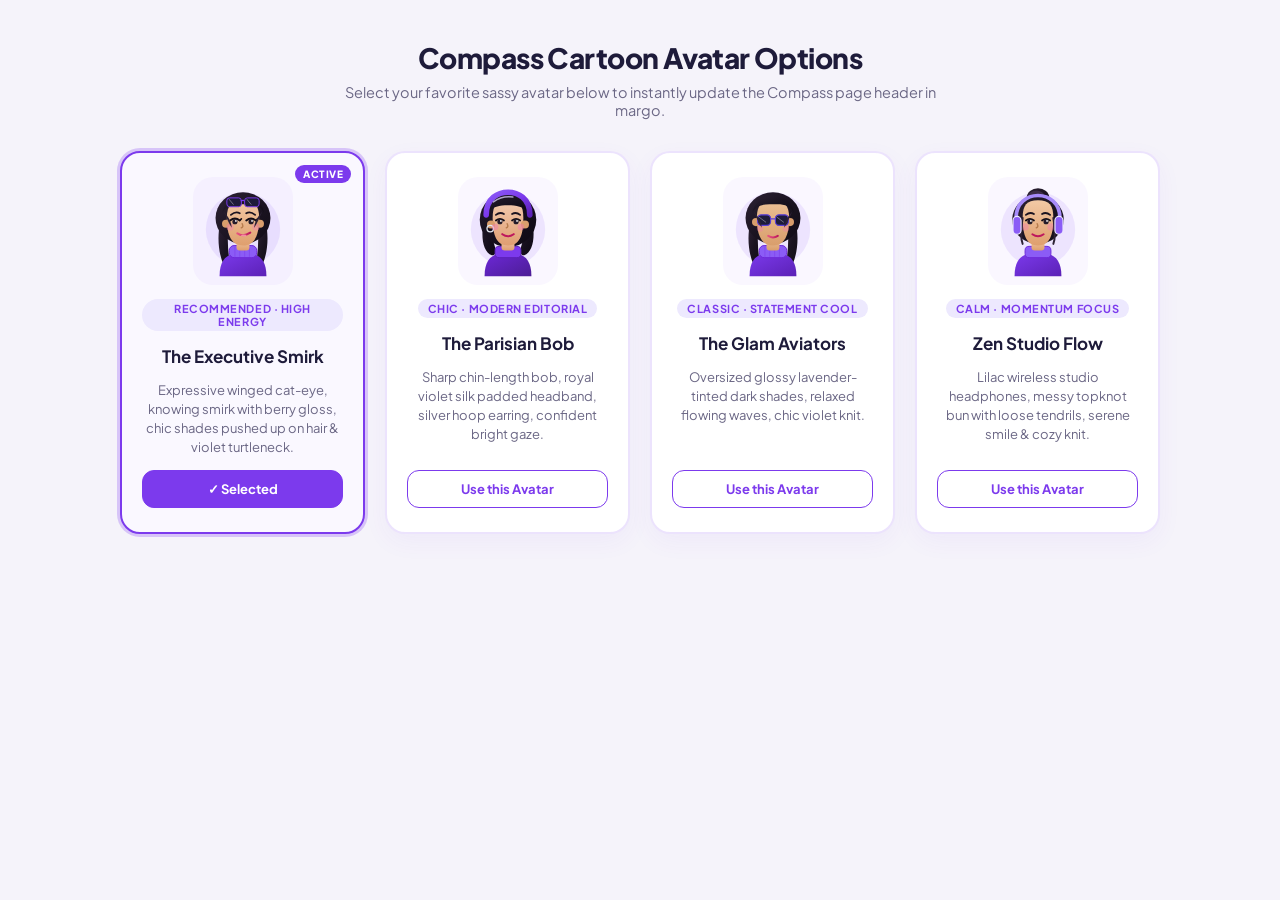
==== compass-avatar-showcase.html @ 85ec851d "feat(compass): update cartoon avatar with 4 options, delete theme subtitle, move Z school to maintai" ====
<!DOCTYPE html>
<html lang="en">
<head>
  <meta charset="UTF-8">
  <meta name="viewport" content="width=device-width, initial-scale=1.0">
  <title>Compass Cartoon Avatar Options</title>
  <link rel="preconnect" href="https://fonts.googleapis.com">
  <link rel="preconnect" href="https://fonts.gstatic.com" crossorigin>
  <link href="https://fonts.googleapis.com/css2?family=Plus+Jakarta+Sans:wght@500;600;700;800&display=swap" rel="stylesheet">
  <style>
    :root {
      --bg: #F5F3FA;
      --card: #FFFFFF;
      --text: #1E1B3A;
      --muted: #6B6785;
      --violet: #7C3AED;
      --violet-light: #EDE9FE;
      --border: rgba(124, 58, 237, 0.14);
    }
    * { box-sizing: border-box; margin: 0; padding: 0; }
    body {
      background: var(--bg);
      color: var(--text);
      font-family: 'Plus Jakarta Sans', sans-serif;
      padding: 40px 20px 80px;
      display: flex;
      flex-direction: column;
      align-items: center;
    }
    .header {
      text-align: center;
      max-width: 600px;
      margin-bottom: 32px;
    }
    .header h1 {
      font-size: 28px;
      font-weight: 800;
      color: var(--text);
      letter-spacing: -0.02em;
    }
    .header p {
      margin-top: 8px;
      color: var(--muted);
      font-size: 14.5px;
    }
    .grid {
      display: grid;
      grid-template-columns: repeat(auto-fit, minmax(240px, 1fr));
      gap: 20px;
      max-width: 1040px;
      width: 100%;
    }
    .card {
      background: var(--card);
      border: 2px solid var(--border);
      border-radius: 20px;
      padding: 24px 20px;
      display: flex;
      flex-direction: column;
      align-items: center;
      text-align: center;
      gap: 14px;
      box-shadow: 0 8px 24px rgba(124, 58, 237, 0.05);
      transition: transform 0.2s ease, border-color 0.2s ease, box-shadow 0.2s ease;
      position: relative;
    }
    .card:hover {
      transform: translateY(-3px);
      border-color: var(--violet);
      box-shadow: 0 12px 30px rgba(124, 58, 237, 0.12);
    }
    .card.active {
      border-color: var(--violet);
      background: #FAF8FF;
      box-shadow: 0 0 0 3px rgba(124, 58, 237, 0.25);
    }
    .current-badge {
      position: absolute;
      top: 12px;
      right: 12px;
      font-size: 10px;
      font-weight: 800;
      text-transform: uppercase;
      letter-spacing: 0.05em;
      color: #FFFFFF;
      background: var(--violet);
      padding: 3px 8px;
      border-radius: 999px;
      display: none;
    }
    .card.active .current-badge {
      display: block;
    }
    .avatar-wrap {
      width: 100px;
      height: 108px;
      display: flex;
      align-items: center;
      justify-content: center;
      background: rgba(124, 58, 237, 0.04);
      border-radius: 20px;
      padding: 4px;
    }
    .card h3 {
      font-size: 17px;
      font-weight: 700;
      color: var(--text);
    }
    .badge {
      font-size: 11px;
      font-weight: 700;
      text-transform: uppercase;
      letter-spacing: 0.05em;
      color: var(--violet);
      background: var(--violet-light);
      padding: 3px 10px;
      border-radius: 999px;
    }
    .card p {
      font-size: 13px;
      color: var(--muted);
      line-height: 1.45;
    }
    .select-btn {
      margin-top: auto;
      width: 100%;
      padding: 10px 16px;
      border-radius: 12px;
      border: 1.5px solid var(--violet);
      background: #FFFFFF;
      color: var(--violet);
      font-family: inherit;
      font-size: 13px;
      font-weight: 700;
      cursor: pointer;
      transition: all 0.15s ease;
    }
    .select-btn:hover, .card.active .select-btn {
      background: var(--violet);
      color: #FFFFFF;
    }
    .toast {
      position: fixed;
      bottom: 24px;
      left: 50%;
      transform: translateX(-50%) translateY(100px);
      background: #1E1B3A;
      color: #FFFFFF;
      padding: 12px 24px;
      border-radius: 999px;
      font-size: 14px;
      font-weight: 600;
      box-shadow: 0 10px 30px rgba(0,0,0,0.25);
      transition: transform 0.25s cubic-bezier(0.16, 1, 0.3, 1);
      z-index: 9999;
    }
    .toast.show {
      transform: translateX(-50%) translateY(0);
    }
  </style>
</head>
<body>
  <div class="header">
    <h1>Compass Cartoon Avatar Options</h1>
    <p>Select your favorite sassy avatar below to instantly update the Compass page header in margo.</p>
  </div>
  <div class="grid" id="avatar-grid"></div>
  <div id="toast" class="toast">✓ Avatar updated!</div>

  <script>
    const AVATARS = [
      {
        id: 'smirk',
        title: 'The Executive Smirk',
        badge: 'Recommended · High Energy',
        desc: 'Expressive winged cat-eye, knowing smirk with berry gloss, chic shades pushed up on hair & violet turtleneck.',
        svg: `<svg width="84" height="92" viewBox="0 0 104 112" role="img" aria-label="The Executive Smirk" xmlns="http://www.w3.org/2000/svg">
          <defs>
            <linearGradient id="smirkHair" x1="0%" y1="0%" x2="100%" y2="100%">
              <stop offset="0%" stop-color="#2D2235"/>
              <stop offset="60%" stop-color="#1A1320"/>
              <stop offset="100%" stop-color="#120D17"/>
            </linearGradient>
            <linearGradient id="smirkSkin" x1="0%" y1="0%" x2="0%" y2="100%">
              <stop offset="0%" stop-color="#F2C9A5"/>
              <stop offset="100%" stop-color="#DF9F6E"/>
            </linearGradient>
            <linearGradient id="smirkSweater" x1="0%" y1="0%" x2="100%" y2="100%">
              <stop offset="0%" stop-color="#7C3AED"/>
              <stop offset="100%" stop-color="#5B21B6"/>
            </linearGradient>
            <linearGradient id="smirkLip" x1="0%" y1="0%" x2="100%" y2="0%">
              <stop offset="0%" stop-color="#E75480"/>
              <stop offset="100%" stop-color="#BE185D"/>
            </linearGradient>
          </defs>
          <circle cx="52" cy="54" r="46" fill="#8B5CF6" opacity="0.12"/>
          <!-- Back hair -->
          <path d="M 24 44 C 20 62 21 82 28 98 C 30 102 34 102 36 96 C 33 80 32 62 35 48 Z" fill="url(#smirkHair)"/>
          <path d="M 80 44 C 84 62 83 82 76 98 C 74 102 70 102 68 96 C 71 80 72 62 69 48 Z" fill="url(#smirkHair)"/>
          <ellipse cx="52" cy="40" rx="34" ry="32" fill="url(#smirkHair)"/>
          <!-- Sweater -->
          <path d="M 23 112 C 23 88 35 83 52 83 C 69 83 81 88 81 112 Z" fill="url(#smirkSweater)"/>
          <rect x="35" y="74" width="34" height="15" rx="6" fill="#8B5CF6" stroke="#6D28D9" stroke-width="1.2"/>
          <line x1="42" y1="75" x2="42" y2="88" stroke="#7C3AED" stroke-width="1" opacity="0.6"/>
          <line x1="48" y1="75" x2="48" y2="88" stroke="#7C3AED" stroke-width="1" opacity="0.6"/>
          <line x1="54" y1="75" x2="54" y2="88" stroke="#7C3AED" stroke-width="1" opacity="0.6"/>
          <line x1="60" y1="75" x2="60" y2="88" stroke="#7C3AED" stroke-width="1" opacity="0.6"/>
          <!-- Neck -->
          <rect x="44" y="66" width="16" height="14" rx="4" fill="url(#smirkSkin)"/>
          <!-- Head / Face -->
          <path d="M 32 40 C 32 62 38 74 52 74 C 66 74 72 62 72 40 C 72 24 66 18 52 18 C 38 18 32 24 32 40 Z" fill="url(#smirkSkin)"/>
          <!-- Cute Ears -->
          <circle cx="31" cy="47" r="5" fill="#D99E6C"/>
          <circle cx="73" cy="47" r="5" fill="#D99E6C"/>
          <!-- Eyebrows -->
          <path d="M 37 36 Q 43 31 48 34" fill="none" stroke="#1A1320" stroke-width="2.2" stroke-linecap="round"/>
          <path d="M 56 34 Q 61 31 67 36" fill="none" stroke="#1A1320" stroke-width="2.2" stroke-linecap="round"/>
          <!-- Expressive Eyes with Winged Eyeliner -->
          <path d="M 36 43 Q 42 38 48 43" fill="none" stroke="#120D17" stroke-width="2.2" stroke-linecap="round"/>
          <path d="M 48 43 L 50 41" stroke="#120D17" stroke-width="2" stroke-linecap="round"/>
          <circle cx="42" cy="44.5" r="3.2" fill="#241B2B"/>
          <circle cx="43.2" cy="43.5" r="1.1" fill="#FFFFFF"/>
          <path d="M 56 43 Q 62 38 68 43" fill="none" stroke="#120D17" stroke-width="2.2" stroke-linecap="round"/>
          <path d="M 68 43 L 70 41" stroke="#120D17" stroke-width="2" stroke-linecap="round"/>
          <circle cx="62" cy="44.5" r="3.2" fill="#241B2B"/>
          <circle cx="63.2" cy="43.5" r="1.1" fill="#FFFFFF"/>
          <!-- Cute Nose -->
          <path d="M 51 47 Q 53 51 50 52" fill="none" stroke="#B87D4E" stroke-width="1.8" stroke-linecap="round"/>
          <!-- Sassy Smirk & Gloss -->
          <path d="M 45 59 Q 52 64 61 58" fill="none" stroke="url(#smirkLip)" stroke-width="2.6" stroke-linecap="round"/>
          <ellipse cx="53" cy="61.5" rx="3.5" ry="1.2" fill="#FDA4AF" opacity="0.8"/>
          <!-- Rosy Cheeks -->
          <circle cx="36" cy="51" r="4.5" fill="#F472B6" opacity="0.35"/>
          <circle cx="68" cy="51" r="4.5" fill="#F472B6" opacity="0.35"/>
          <!-- Front Hair Framing -->
          <path d="M 26 34 C 30 18 42 12 52 12 C 64 12 76 18 78 34 C 74 24 64 22 52 23 C 40 22 30 25 26 34 Z" fill="url(#smirkHair)"/>
          <path d="M 28 32 C 34 38 38 46 38 52 C 34 46 32 40 28 32 Z" fill="#2D2235"/>
          <path d="M 76 32 C 70 38 66 46 66 52 C 70 46 72 40 76 32 Z" fill="#2D2235"/>
          <!-- Chic Sunglasses pushed up on forehead -->
          <g transform="translate(32, 13)">
            <rect x="0" y="2" width="18" height="11" rx="3.5" fill="#1E1B3A" stroke="#7C3AED" stroke-width="1.2"/>
            <line x1="3" y1="4" x2="8" y2="10" stroke="#FFFFFF" stroke-width="1" opacity="0.45" stroke-linecap="round"/>
            <path d="M 17 6 Q 20 4 23 6" fill="none" stroke="#7C3AED" stroke-width="1.5"/>
            <rect x="22" y="2" width="18" height="11" rx="3.5" fill="#1E1B3A" stroke="#7C3AED" stroke-width="1.2"/>
            <line x1="25" y1="4" x2="30" y2="10" stroke="#FFFFFF" stroke-width="1" opacity="0.45" stroke-linecap="round"/>
          </g>
        </svg>`
      },
      {
        id: 'bob',
        title: 'The Parisian Bob',
        badge: 'Chic · Modern Editorial',
        desc: 'Sharp chin-length bob, royal violet silk padded headband, silver hoop earring, confident bright gaze.',
        svg: `<svg width="84" height="92" viewBox="0 0 104 112" role="img" aria-label="The Parisian Bob" xmlns="http://www.w3.org/2000/svg">
          <defs>
            <linearGradient id="bobHair" x1="0%" y1="0%" x2="100%" y2="100%">
              <stop offset="0%" stop-color="#231B2B"/>
              <stop offset="60%" stop-color="#140E1B"/>
              <stop offset="100%" stop-color="#0E0914"/>
            </linearGradient>
            <linearGradient id="bobHeadband" x1="0%" y1="0%" x2="100%" y2="100%">
              <stop offset="0%" stop-color="#8B5CF6"/>
              <stop offset="50%" stop-color="#7C3AED"/>
              <stop offset="100%" stop-color="#5B21B6"/>
            </linearGradient>
            <linearGradient id="bobSkin" x1="0%" y1="0%" x2="0%" y2="100%">
              <stop offset="0%" stop-color="#F3CBB0"/>
              <stop offset="100%" stop-color="#DF9E71"/>
            </linearGradient>
            <linearGradient id="bobSweater" x1="0%" y1="0%" x2="100%" y2="100%">
              <stop offset="0%" stop-color="#6D28D9"/>
              <stop offset="100%" stop-color="#4C1D95"/>
            </linearGradient>
          </defs>
          <circle cx="52" cy="54" r="46" fill="#8B5CF6" opacity="0.12"/>
          <!-- Curved Sleek Bob Base -->
          <path d="M 22 42 C 18 64 21 82 32 86 C 36 87 38 82 36 76 C 31 62 30 46 32 40 Z" fill="url(#bobHair)"/>
          <path d="M 82 42 C 86 64 83 82 72 86 C 68 87 66 82 68 76 C 73 62 74 46 72 40 Z" fill="url(#bobHair)"/>
          <ellipse cx="52" cy="42" rx="35" ry="34" fill="url(#bobHair)"/>
          <!-- Sweater -->
          <path d="M 23 112 C 23 88 35 83 52 83 C 69 83 81 88 81 112 Z" fill="url(#bobSweater)"/>
          <rect x="36" y="75" width="32" height="14" rx="5" fill="#7C3AED" stroke="#5B21B6" stroke-width="1.2"/>
          <!-- Neck -->
          <rect x="44" y="66" width="16" height="14" rx="4" fill="url(#bobSkin)"/>
          <!-- Head -->
          <path d="M 33 40 C 33 62 38 74 52 74 C 66 74 71 62 71 40 C 71 24 66 18 52 18 C 38 18 33 24 33 40 Z" fill="url(#bobSkin)"/>
          <!-- Silver Hoop Earring -->
          <circle cx="31" cy="48" r="5" fill="#D99E6C"/>
          <circle cx="30" cy="53" r="4" fill="none" stroke="#E2E8F0" stroke-width="1.6"/>
          <circle cx="73" cy="48" r="5" fill="#D99E6C"/>
          <!-- Eyes & Brows -->
          <path d="M 37 36 Q 42 32 47 35" fill="none" stroke="#1A1320" stroke-width="2.2" stroke-linecap="round"/>
          <path d="M 57 35 Q 62 32 67 36" fill="none" stroke="#1A1320" stroke-width="2.2" stroke-linecap="round"/>
          <path d="M 37 43 Q 42 39 47 43" fill="none" stroke="#120D17" stroke-width="2.2" stroke-linecap="round"/>
          <circle cx="42" cy="44.5" r="3.2" fill="#241B2B"/>
          <circle cx="43.2" cy="43.5" r="1.1" fill="#FFFFFF"/>
          <path d="M 57 43 Q 62 39 67 43" fill="none" stroke="#120D17" stroke-width="2.2" stroke-linecap="round"/>
          <circle cx="62" cy="44.5" r="3.2" fill="#241B2B"/>
          <circle cx="63.2" cy="43.5" r="1.1" fill="#FFFFFF"/>
          <path d="M 51 47 Q 53 51 50 52" fill="none" stroke="#B87D4E" stroke-width="1.8" stroke-linecap="round"/>
          <!-- Confident Smile -->
          <path d="M 45 60 Q 52 65 59 60" fill="none" stroke="#BE185D" stroke-width="2.6" stroke-linecap="round"/>
          <circle cx="36" cy="51" r="4" fill="#F472B6" opacity="0.4"/>
          <circle cx="68" cy="51" r="4" fill="#F472B6" opacity="0.4"/>
          <!-- Sleek Bangs Fringe -->
          <path d="M 28 32 C 32 20 44 16 52 16 C 60 16 72 20 76 32 C 72 26 62 24 52 24 C 42 24 32 26 28 32 Z" fill="url(#bobHair)"/>
          <!-- Royal Violet Padded Silk Headband -->
          <path d="M 25 36 C 25 15 40 8 52 8 C 64 8 79 15 79 36" fill="none" stroke="url(#bobHeadband)" stroke-width="7" stroke-linecap="round"/>
          <!-- Headband sheen highlight -->
          <path d="M 34 20 C 42 14 50 13 58 14" fill="none" stroke="#DDD6FE" stroke-width="1.8" stroke-linecap="round" opacity="0.75"/>
        </svg>`
      },
      {
        id: 'aviator',
        title: 'The Glam Aviators',
        badge: 'Classic · Statement Cool',
        desc: 'Oversized glossy lavender-tinted dark shades, relaxed flowing waves, chic violet knit.',
        svg: `<svg width="84" height="92" viewBox="0 0 104 112" role="img" aria-label="The Glam Aviators" xmlns="http://www.w3.org/2000/svg">
          <defs>
            <linearGradient id="avHair" x1="0%" y1="0%" x2="100%" y2="100%">
              <stop offset="0%" stop-color="#2D2235"/>
              <stop offset="50%" stop-color="#1A1320"/>
              <stop offset="100%" stop-color="#120D17"/>
            </linearGradient>
            <linearGradient id="avSkin" x1="0%" y1="0%" x2="0%" y2="100%">
              <stop offset="0%" stop-color="#ECC095"/>
              <stop offset="100%" stop-color="#D99E6C"/>
            </linearGradient>
            <linearGradient id="avSweater" x1="0%" y1="0%" x2="100%" y2="100%">
              <stop offset="0%" stop-color="#7C3AED"/>
              <stop offset="100%" stop-color="#5B21B6"/>
            </linearGradient>
            <linearGradient id="avLip" x1="0%" y1="0%" x2="100%" y2="0%">
              <stop offset="0%" stop-color="#E75480"/>
              <stop offset="100%" stop-color="#BE185D"/>
            </linearGradient>
          </defs>
          <circle cx="52" cy="54" r="46" fill="#8B5CF6" opacity="0.12"/>
          <path d="M 24 44 C 20 62 21 82 28 98 C 30 102 34 102 36 96 C 33 80 32 62 35 48 Z" fill="url(#avHair)"/>
          <path d="M 80 44 C 84 62 83 82 76 98 C 74 102 70 102 68 96 C 71 80 72 62 69 48 Z" fill="url(#avHair)"/>
          <ellipse cx="52" cy="40" rx="34" ry="32" fill="url(#avHair)"/>
          <path d="M 23 112 C 23 88 35 83 52 83 C 69 83 81 88 81 112 Z" fill="url(#avSweater)"/>
          <rect x="35" y="74" width="34" height="15" rx="6" fill="#8B5CF6" stroke="#6D28D9" stroke-width="1.2"/>
          <line x1="42" y1="75" x2="42" y2="88" stroke="#7C3AED" stroke-width="1" opacity="0.6"/>
          <line x1="48" y1="75" x2="48" y2="88" stroke="#7C3AED" stroke-width="1" opacity="0.6"/>
          <line x1="54" y1="75" x2="54" y2="88" stroke="#7C3AED" stroke-width="1" opacity="0.6"/>
          <line x1="60" y1="75" x2="60" y2="88" stroke="#7C3AED" stroke-width="1" opacity="0.6"/>
          <rect x="44" y="66" width="16" height="14" rx="4" fill="url(#avSkin)"/>
          <path d="M 32 40 C 32 62 38 74 52 74 C 66 74 72 62 72 40 C 72 24 66 18 52 18 C 38 18 32 24 32 40 Z" fill="url(#avSkin)"/>
          <circle cx="31" cy="45" r="5" fill="#D99E6C"/>
          <circle cx="73" cy="45" r="5" fill="#D99E6C"/>
          <!-- Glam Oversized Sunglasses -->
          <rect x="33" y="36" width="16" height="13" rx="4.5" fill="#1E1B3A" stroke="#5B3FD9" stroke-width="1.4"/>
          <rect x="55" y="36" width="16" height="13" rx="4.5" fill="#1E1B3A" stroke="#5B3FD9" stroke-width="1.4"/>
          <path d="M 49 41 L 55 41" stroke="#5B3FD9" stroke-width="1.5" stroke-linecap="round"/>
          <path d="M 35 39 L 43 45" stroke="#FFFFFF" stroke-width="1" stroke-linecap="round" opacity="0.45"/>
          <path d="M 57 39 L 65 45" stroke="#FFFFFF" stroke-width="1" stroke-linecap="round" opacity="0.45"/>
          <path d="M 46 62 Q 52 66 58 62" stroke="url(#avLip)" stroke-width="2.4" stroke-linecap="round" fill="none"/>
          <circle cx="36" cy="53" r="4" fill="#F472B6" opacity="0.3"/>
          <circle cx="68" cy="53" r="4" fill="#F472B6" opacity="0.3"/>
          <path d="M 26 34 C 30 18 42 12 52 12 C 64 12 76 18 78 34 C 74 24 64 22 52 23 C 40 22 30 25 26 34 Z" fill="url(#avHair)"/>
          <path d="M 28 32 C 34 38 38 46 38 52 C 34 46 32 40 28 32 Z" fill="#2D2235"/>
          <path d="M 76 32 C 70 38 66 46 66 52 C 70 46 72 40 76 32 Z" fill="#2D2235"/>
        </svg>`
      },
      {
        id: 'headphones',
        title: 'Zen Studio Flow',
        badge: 'Calm · Momentum Focus',
        desc: 'Lilac wireless studio headphones, messy topknot bun with loose tendrils, serene smile & cozy knit.',
        svg: `<svg width="84" height="92" viewBox="0 0 104 112" role="img" aria-label="Zen Studio Flow" xmlns="http://www.w3.org/2000/svg">
          <defs>
            <linearGradient id="hpHair" x1="0%" y1="0%" x2="100%" y2="100%">
              <stop offset="0%" stop-color="#2D2235"/>
              <stop offset="60%" stop-color="#1A1320"/>
              <stop offset="100%" stop-color="#120D17"/>
            </linearGradient>
            <linearGradient id="hpSkin" x1="0%" y1="0%" x2="0%" y2="100%">
              <stop offset="0%" stop-color="#F2C9A5"/>
              <stop offset="100%" stop-color="#DF9F6E"/>
            </linearGradient>
            <linearGradient id="hpSweater" x1="0%" y1="0%" x2="100%" y2="100%">
              <stop offset="0%" stop-color="#7C3AED"/>
              <stop offset="100%" stop-color="#5B21B6"/>
            </linearGradient>
          </defs>
          <circle cx="52" cy="54" r="46" fill="#8B5CF6" opacity="0.12"/>
          <!-- High Topknot Bun -->
          <ellipse cx="52" cy="15" rx="14" ry="12" fill="url(#hpHair)"/>
          <ellipse cx="50" cy="13" rx="10" ry="7" fill="#3D2E47"/>
          <!-- Head & Hair Base -->
          <ellipse cx="52" cy="42" rx="32" ry="30" fill="url(#hpHair)"/>
          <!-- Sweater -->
          <path d="M 23 112 C 23 88 35 83 52 83 C 69 83 81 88 81 112 Z" fill="url(#hpSweater)"/>
          <rect x="36" y="75" width="32" height="14" rx="5" fill="#8B5CF6" stroke="#6D28D9" stroke-width="1.2"/>
          <!-- Neck -->
          <rect x="44" y="66" width="16" height="14" rx="4" fill="url(#hpSkin)"/>
          <!-- Face -->
          <path d="M 33 40 C 33 62 38 74 52 74 C 66 74 71 62 71 40 C 71 24 66 18 52 18 C 38 18 33 24 33 40 Z" fill="url(#hpSkin)"/>
          <!-- Brows & Eyes (Calm closed/serene lashes) -->
          <path d="M 37 36 Q 42 32 47 35" fill="none" stroke="#1A1320" stroke-width="2.2" stroke-linecap="round"/>
          <path d="M 57 35 Q 62 32 67 36" fill="none" stroke="#1A1320" stroke-width="2.2" stroke-linecap="round"/>
          <!-- Serene almond open eyes with gentle smile -->
          <path d="M 37 43 Q 42 39 47 43" fill="none" stroke="#120D17" stroke-width="2.2" stroke-linecap="round"/>
          <circle cx="42" cy="44.5" r="3.2" fill="#241B2B"/>
          <circle cx="43.2" cy="43.5" r="1.1" fill="#FFFFFF"/>
          <path d="M 57 43 Q 62 39 67 43" fill="none" stroke="#120D17" stroke-width="2.2" stroke-linecap="round"/>
          <circle cx="62" cy="44.5" r="3.2" fill="#241B2B"/>
          <circle cx="63.2" cy="43.5" r="1.1" fill="#FFFFFF"/>
          <path d="M 51 47 Q 53 51 50 52" fill="none" stroke="#B87D4E" stroke-width="1.8" stroke-linecap="round"/>
          <!-- Serene smile -->
          <path d="M 45 60 Q 52 65 59 60" fill="none" stroke="#BE185D" stroke-width="2.4" stroke-linecap="round"/>
          <circle cx="36" cy="51" r="4.5" fill="#F472B6" opacity="0.35"/>
          <circle cx="68" cy="51" r="4.5" fill="#F472B6" opacity="0.35"/>
          <!-- Loose tendrils framing jawline -->
          <path d="M 33 40 C 31 52 30 64 33 72" fill="none" stroke="#2D2235" stroke-width="2.4" stroke-linecap="round"/>
          <path d="M 71 40 C 73 52 74 64 71 72" fill="none" stroke="#2D2235" stroke-width="2.4" stroke-linecap="round"/>
          <!-- Studio Headphones Arc -->
          <path d="M 25 44 C 23 20 40 12 52 12 C 64 12 81 20 79 44" fill="none" stroke="#A78BFA" stroke-width="4.5" stroke-linecap="round"/>
          <!-- Earcups (Plush Lilac Cushions) -->
          <rect x="21" y="38" width="10" height="22" rx="5" fill="#8B5CF6" stroke="#EDE9FE" stroke-width="1.5"/>
          <rect x="73" y="38" width="10" height="22" rx="5" fill="#8B5CF6" stroke="#EDE9FE" stroke-width="1.5"/>
        </svg>`
      }
    ];

    const currentSaved = localStorage.getItem('BOL_COMPASS_AVATAR_PRESET') || 'smirk';

    function renderGrid() {
      const grid = document.getElementById('avatar-grid');
      grid.innerHTML = AVATARS.map(item => `
        <div class="card ${item.id === currentSaved ? 'active' : ''}" onclick="selectAvatar('${item.id}')">
          <span class="current-badge">Active</span>
          <div class="avatar-wrap">${item.svg}</div>
          <span class="badge">${item.badge}</span>
          <h3>${item.title}</h3>
          <p>${item.desc}</p>
          <button class="select-btn">${item.id === currentSaved ? '✓ Selected' : 'Use this Avatar'}</button>
        </div>
      `).join('');
    }

    function selectAvatar(id) {
      localStorage.setItem('BOL_COMPASS_AVATAR_PRESET', id);
      showToast('✓ Set as Compass Avatar! Refreshing Compass...');
      setTimeout(() => {
        window.location.reload();
      }, 700);
    }

    function showToast(msg) {
      const toast = document.getElementById('toast');
      toast.innerText = msg;
      toast.classList.add('show');
      setTimeout(() => toast.classList.remove('show'), 2200);
    }

    renderGrid();
  </script>
</body>
</html>
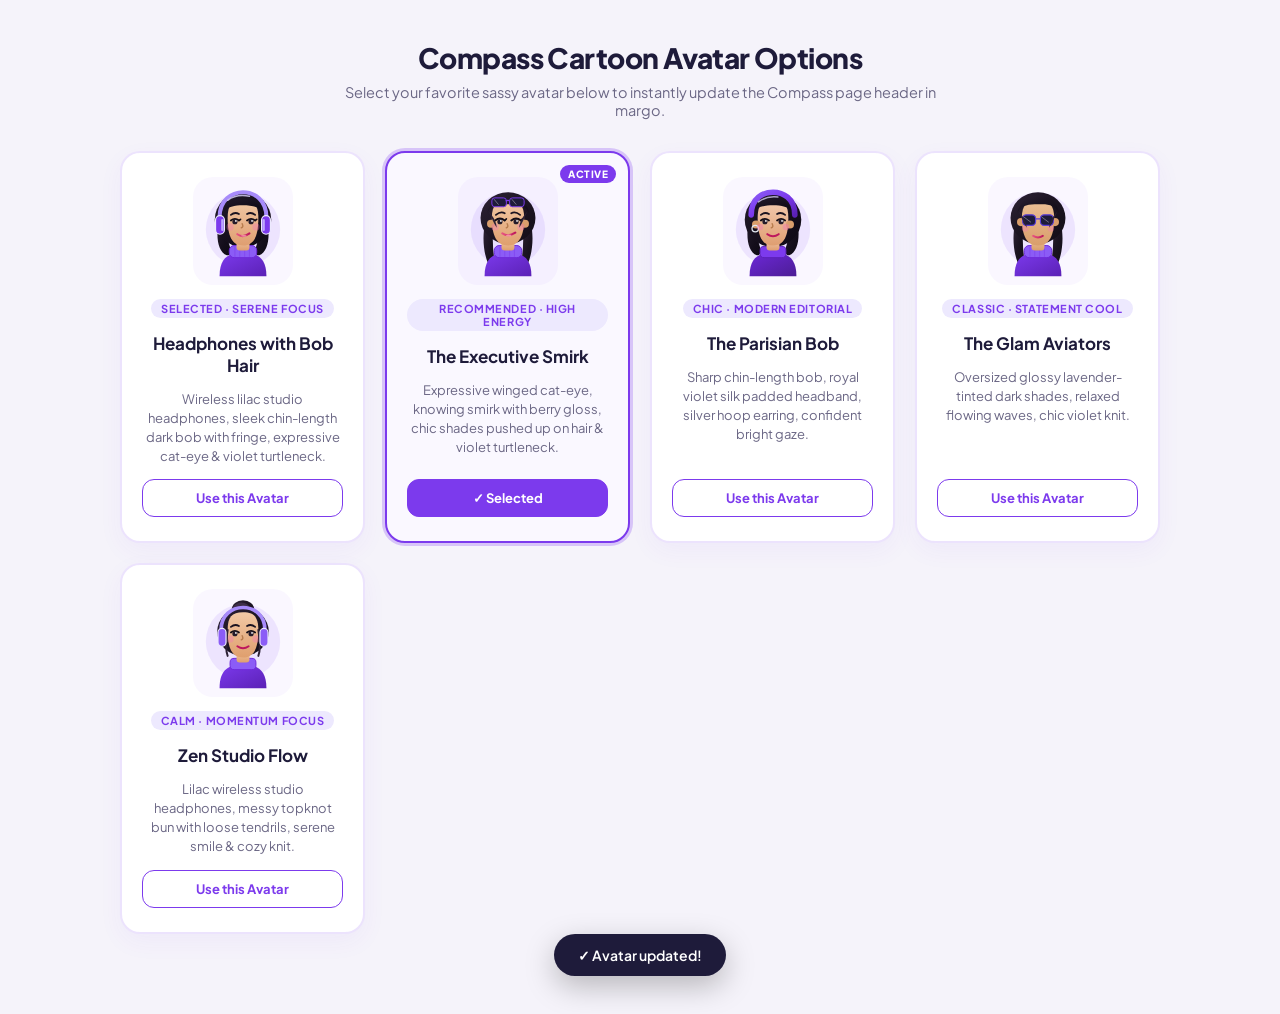
==== commit cdf0ad46: "feat(compass): set default avatar to headphones with bob hair and bump cache buster to 9.9.11" ====
--- a/compass-avatar-showcase.html
+++ b/compass-avatar-showcase.html
@@ -169,6 +169,67 @@
 
   <script>
     const AVATARS = [
+      {
+        id: 'headphones-bob',
+        title: 'Headphones with Bob Hair',
+        badge: 'Selected · Serene Focus',
+        desc: 'Wireless lilac studio headphones, sleek chin-length dark bob with fringe, expressive cat-eye & violet turtleneck.',
+        svg: `<svg width="84" height="92" viewBox="0 0 104 112" role="img" aria-label="Headphones with Bob Hair" xmlns="http://www.w3.org/2000/svg">
+          <defs>
+            <linearGradient id="hbHair" x1="0%" y1="0%" x2="100%" y2="100%">
+              <stop offset="0%" stop-color="#231B2B"/>
+              <stop offset="60%" stop-color="#140E1B"/>
+              <stop offset="100%" stop-color="#0E0914"/>
+            </linearGradient>
+            <linearGradient id="hbSkin" x1="0%" y1="0%" x2="0%" y2="100%">
+              <stop offset="0%" stop-color="#F2C9A5"/>
+              <stop offset="100%" stop-color="#DF9E71"/>
+            </linearGradient>
+            <linearGradient id="hbSweater" x1="0%" y1="0%" x2="100%" y2="100%">
+              <stop offset="0%" stop-color="#7C3AED"/>
+              <stop offset="100%" stop-color="#5B21B6"/>
+            </linearGradient>
+            <linearGradient id="hbLip" x1="0%" y1="0%" x2="100%" y2="0%">
+              <stop offset="0%" stop-color="#E75480"/>
+              <stop offset="100%" stop-color="#BE185D"/>
+            </linearGradient>
+          </defs>
+          <circle cx="52" cy="54" r="46" fill="#8B5CF6" opacity="0.12"/>
+          <path d="M 22 42 C 18 64 21 82 32 86 C 36 87 38 82 36 76 C 31 62 30 46 32 40 Z" fill="url(#hbHair)"/>
+          <path d="M 82 42 C 86 64 83 82 72 86 C 68 87 66 82 68 76 C 73 62 74 46 72 40 Z" fill="url(#hbHair)"/>
+          <ellipse cx="52" cy="42" rx="35" ry="34" fill="url(#hbHair)"/>
+          <path d="M 23 112 C 23 88 35 83 52 83 C 69 83 81 88 81 112 Z" fill="url(#hbSweater)"/>
+          <rect x="35" y="74" width="34" height="15" rx="6" fill="#8B5CF6" stroke="#6D28D9" stroke-width="1.2"/>
+          <line x1="42" y1="75" x2="42" y2="88" stroke="#7C3AED" stroke-width="1" opacity="0.6"/>
+          <line x1="48" y1="75" x2="48" y2="88" stroke="#7C3AED" stroke-width="1" opacity="0.6"/>
+          <line x1="54" y1="75" x2="54" y2="88" stroke="#7C3AED" stroke-width="1" opacity="0.6"/>
+          <line x1="60" y1="75" x2="60" y2="88" stroke="#7C3AED" stroke-width="1" opacity="0.6"/>
+          <rect x="44" y="66" width="16" height="14" rx="4" fill="url(#hbSkin)"/>
+          <path d="M 33 40 C 33 62 38 74 52 74 C 66 74 71 62 71 40 C 71 24 66 18 52 18 C 38 18 33 24 33 40 Z" fill="url(#hbSkin)"/>
+          <path d="M 37 36 Q 42 32 47 35" fill="none" stroke="#1A1320" stroke-width="2.2" stroke-linecap="round"/>
+          <path d="M 57 35 Q 62 32 67 36" fill="none" stroke="#1A1320" stroke-width="2.2" stroke-linecap="round"/>
+          <path d="M 37 43 Q 42 39 47 43" fill="none" stroke="#120D17" stroke-width="2.2" stroke-linecap="round"/>
+          <path d="M 47 43 L 49 41.5" stroke="#120D17" stroke-width="2" stroke-linecap="round"/>
+          <circle cx="42" cy="44.5" r="3.2" fill="#241B2B"/>
+          <circle cx="43.2" cy="43.5" r="1.1" fill="#FFFFFF"/>
+          <path d="M 57 43 Q 62 39 67 43" fill="none" stroke="#120D17" stroke-width="2.2" stroke-linecap="round"/>
+          <path d="M 67 43 L 69 41.5" stroke="#120D17" stroke-width="2" stroke-linecap="round"/>
+          <circle cx="62" cy="44.5" r="3.2" fill="#241B2B"/>
+          <circle cx="63.2" cy="43.5" r="1.1" fill="#FFFFFF"/>
+          <path d="M 51 47 Q 53 51 50 52" fill="none" stroke="#B87D4E" stroke-width="1.8" stroke-linecap="round"/>
+          <path d="M 45 60 Q 52 65 60 59" fill="none" stroke="url(#hbLip)" stroke-width="2.6" stroke-linecap="round"/>
+          <ellipse cx="53" cy="62" rx="3.5" ry="1.2" fill="#FDA4AF" opacity="0.8"/>
+          <circle cx="36" cy="51" r="4.5" fill="#F472B6" opacity="0.35"/>
+          <circle cx="68" cy="51" r="4.5" fill="#F472B6" opacity="0.35"/>
+          <path d="M 28 32 C 32 20 44 16 52 16 C 60 16 72 20 76 32 C 72 26 62 24 52 24 C 42 24 32 26 28 32 Z" fill="url(#hbHair)"/>
+          <path d="M 23 44 C 21 16 40 8 52 8 C 64 8 83 16 81 44" fill="none" stroke="#A78BFA" stroke-width="5" stroke-linecap="round"/>
+          <path d="M 33 18 C 41 12 50 11 60 13" fill="none" stroke="#DDD6FE" stroke-width="1.8" stroke-linecap="round" opacity="0.8"/>
+          <rect x="18" y="37" width="11" height="23" rx="5.5" fill="#7C3AED" stroke="#EDE9FE" stroke-width="1.5"/>
+          <rect x="25" y="41" width="3" height="15" rx="1.5" fill="#C4B5FD" opacity="0.9"/>
+          <rect x="75" y="37" width="11" height="23" rx="5.5" fill="#7C3AED" stroke="#EDE9FE" stroke-width="1.5"/>
+          <rect x="76" y="41" width="3" height="15" rx="1.5" fill="#C4B5FD" opacity="0.9"/>
+        </svg>`
+      },
       {
         id: 'smirk',
         title: 'The Executive Smirk',
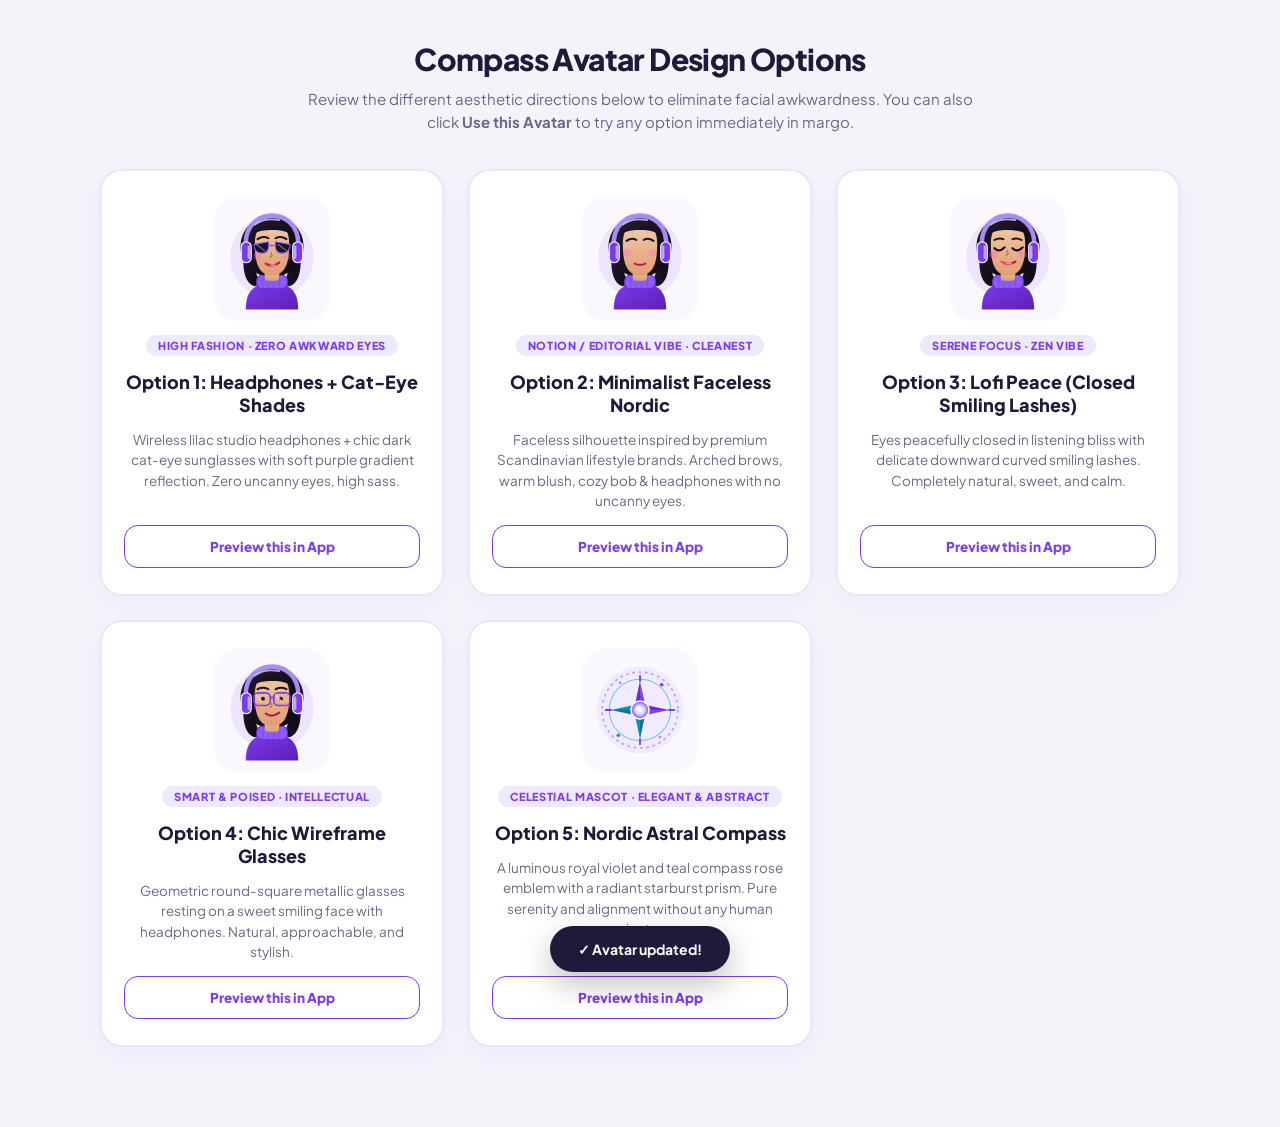
==== commit e76b71c7: "feat(compass): add 5 refined avatar aesthetic options to showcase and modal" ====
--- a/compass-avatar-showcase.html
+++ b/compass-avatar-showcase.html
@@ -3,7 +3,7 @@
 <head>
   <meta charset="UTF-8">
   <meta name="viewport" content="width=device-width, initial-scale=1.0">
-  <title>Compass Cartoon Avatar Options</title>
+  <title>Compass Avatar Gallery · New Design Directions</title>
   <link rel="preconnect" href="https://fonts.googleapis.com">
   <link rel="preconnect" href="https://fonts.gstatic.com" crossorigin>
   <link href="https://fonts.googleapis.com/css2?family=Plus+Jakarta+Sans:wght@500;600;700;800&display=swap" rel="stylesheet">
@@ -29,32 +29,33 @@
     }
     .header {
       text-align: center;
-      max-width: 600px;
-      margin-bottom: 32px;
+      max-width: 680px;
+      margin-bottom: 36px;
     }
     .header h1 {
-      font-size: 28px;
+      font-size: 30px;
       font-weight: 800;
       color: var(--text);
       letter-spacing: -0.02em;
     }
     .header p {
-      margin-top: 8px;
+      margin-top: 10px;
       color: var(--muted);
-      font-size: 14.5px;
+      font-size: 15px;
+      line-height: 1.5;
     }
     .grid {
       display: grid;
-      grid-template-columns: repeat(auto-fit, minmax(240px, 1fr));
-      gap: 20px;
-      max-width: 1040px;
+      grid-template-columns: repeat(auto-fit, minmax(280px, 1fr));
+      gap: 24px;
+      max-width: 1080px;
       width: 100%;
     }
     .card {
       background: var(--card);
       border: 2px solid var(--border);
-      border-radius: 20px;
-      padding: 24px 20px;
+      border-radius: 22px;
+      padding: 26px 22px;
       display: flex;
       flex-direction: column;
       align-items: center;
@@ -65,9 +66,9 @@
       position: relative;
     }
     .card:hover {
-      transform: translateY(-3px);
+      transform: translateY(-4px);
       border-color: var(--violet);
-      box-shadow: 0 12px 30px rgba(124, 58, 237, 0.12);
+      box-shadow: 0 14px 34px rgba(124, 58, 237, 0.14);
     }
     .card.active {
       border-color: var(--violet);
@@ -76,15 +77,15 @@
     }
     .current-badge {
       position: absolute;
-      top: 12px;
-      right: 12px;
-      font-size: 10px;
+      top: 14px;
+      right: 14px;
+      font-size: 10.5px;
       font-weight: 800;
       text-transform: uppercase;
-      letter-spacing: 0.05em;
+      letter-spacing: 0.06em;
       color: #FFFFFF;
       background: var(--violet);
-      padding: 3px 8px;
+      padding: 4px 10px;
       border-radius: 999px;
       display: none;
     }
@@ -92,46 +93,50 @@
       display: block;
     }
     .avatar-wrap {
-      width: 100px;
-      height: 108px;
+      width: 116px;
+      height: 124px;
       display: flex;
       align-items: center;
       justify-content: center;
       background: rgba(124, 58, 237, 0.04);
-      border-radius: 20px;
-      padding: 4px;
+      border-radius: 24px;
+      padding: 6px;
+      transition: transform 0.2s ease;
+    }
+    .card:hover .avatar-wrap {
+      transform: scale(1.05);
     }
     .card h3 {
-      font-size: 17px;
-      font-weight: 700;
+      font-size: 18px;
+      font-weight: 800;
       color: var(--text);
     }
     .badge {
       font-size: 11px;
-      font-weight: 700;
+      font-weight: 800;
       text-transform: uppercase;
-      letter-spacing: 0.05em;
+      letter-spacing: 0.06em;
       color: var(--violet);
       background: var(--violet-light);
-      padding: 3px 10px;
+      padding: 4px 12px;
       border-radius: 999px;
     }
     .card p {
-      font-size: 13px;
+      font-size: 13.5px;
       color: var(--muted);
-      line-height: 1.45;
+      line-height: 1.5;
     }
     .select-btn {
       margin-top: auto;
       width: 100%;
-      padding: 10px 16px;
-      border-radius: 12px;
+      padding: 12px 18px;
+      border-radius: 14px;
       border: 1.5px solid var(--violet);
       background: #FFFFFF;
       color: var(--violet);
       font-family: inherit;
-      font-size: 13px;
-      font-weight: 700;
+      font-size: 13.5px;
+      font-weight: 800;
       cursor: pointer;
       transition: all 0.15s ease;
     }
@@ -141,16 +146,16 @@
     }
     .toast {
       position: fixed;
-      bottom: 24px;
+      bottom: 28px;
       left: 50%;
       transform: translateX(-50%) translateY(100px);
       background: #1E1B3A;
       color: #FFFFFF;
-      padding: 12px 24px;
+      padding: 14px 28px;
       border-radius: 999px;
       font-size: 14px;
-      font-weight: 600;
-      box-shadow: 0 10px 30px rgba(0,0,0,0.25);
+      font-weight: 700;
+      box-shadow: 0 12px 32px rgba(0,0,0,0.25);
       transition: transform 0.25s cubic-bezier(0.16, 1, 0.3, 1);
       z-index: 9999;
     }
@@ -161,8 +166,8 @@
 </head>
 <body>
   <div class="header">
-    <h1>Compass Cartoon Avatar Options</h1>
-    <p>Select your favorite sassy avatar below to instantly update the Compass page header in margo.</p>
+    <h1>Compass Avatar Design Options</h1>
+    <p>Review the different aesthetic directions below to eliminate facial awkwardness. You can also click <strong>Use this Avatar</strong> to try any option immediately in margo.</p>
   </div>
   <div class="grid" id="avatar-grid"></div>
   <div id="toast" class="toast">✓ Avatar updated!</div>
@@ -170,58 +175,61 @@
   <script>
     const AVATARS = [
       {
-        id: 'headphones-bob',
-        title: 'Headphones with Bob Hair',
-        badge: 'Selected · Serene Focus',
-        desc: 'Wireless lilac studio headphones, sleek chin-length dark bob with fringe, expressive cat-eye & violet turtleneck.',
-        svg: `<svg width="84" height="92" viewBox="0 0 104 112" role="img" aria-label="Headphones with Bob Hair" xmlns="http://www.w3.org/2000/svg">
+        id: 'headphones-shades',
+        title: 'Option 1: Headphones + Cat-Eye Shades',
+        badge: 'High Fashion · Zero Awkward Eyes',
+        desc: 'Wireless lilac studio headphones + chic dark cat-eye sunglasses with soft purple gradient reflection. Zero uncanny eyes, high sass.',
+        svg: `<svg width="94" height="102" viewBox="0 0 104 112" role="img" aria-label="Headphones and Shades" xmlns="http://www.w3.org/2000/svg">
           <defs>
-            <linearGradient id="hbHair" x1="0%" y1="0%" x2="100%" y2="100%">
-              <stop offset="0%" stop-color="#231B2B"/>
-              <stop offset="60%" stop-color="#140E1B"/>
-              <stop offset="100%" stop-color="#0E0914"/>
-            </linearGradient>
-            <linearGradient id="hbSkin" x1="0%" y1="0%" x2="0%" y2="100%">
-              <stop offset="0%" stop-color="#F2C9A5"/>
-              <stop offset="100%" stop-color="#DF9E71"/>
-            </linearGradient>
-            <linearGradient id="hbSweater" x1="0%" y1="0%" x2="100%" y2="100%">
-              <stop offset="0%" stop-color="#7C3AED"/>
-              <stop offset="100%" stop-color="#5B21B6"/>
-            </linearGradient>
-            <linearGradient id="hbLip" x1="0%" y1="0%" x2="100%" y2="0%">
-              <stop offset="0%" stop-color="#E75480"/>
-              <stop offset="100%" stop-color="#BE185D"/>
+            <linearGradient id="hsHair" x1="0%" y1="0%" x2="100%" y2="100%">
+              <stop offset="0%" stop-color="#241A2D"/><stop offset="60%" stop-color="#150E1C"/><stop offset="100%" stop-color="#0E0814"/>
+            </linearGradient>
+            <linearGradient id="hsSkin" x1="0%" y1="0%" x2="0%" y2="100%">
+              <stop offset="0%" stop-color="#F2C9A5"/><stop offset="100%" stop-color="#DF9E71"/>
+            </linearGradient>
+            <linearGradient id="hsSweater" x1="0%" y1="0%" x2="100%" y2="100%">
+              <stop offset="0%" stop-color="#7C3AED"/><stop offset="100%" stop-color="#5B21B6"/>
+            </linearGradient>
+            <linearGradient id="hsLip" x1="0%" y1="0%" x2="100%" y2="0%">
+              <stop offset="0%" stop-color="#E11D48"/><stop offset="100%" stop-color="#BE185D"/>
             </linearGradient>
           </defs>
           <circle cx="52" cy="54" r="46" fill="#8B5CF6" opacity="0.12"/>
-          <path d="M 22 42 C 18 64 21 82 32 86 C 36 87 38 82 36 76 C 31 62 30 46 32 40 Z" fill="url(#hbHair)"/>
-          <path d="M 82 42 C 86 64 83 82 72 86 C 68 87 66 82 68 76 C 73 62 74 46 72 40 Z" fill="url(#hbHair)"/>
-          <ellipse cx="52" cy="42" rx="35" ry="34" fill="url(#hbHair)"/>
-          <path d="M 23 112 C 23 88 35 83 52 83 C 69 83 81 88 81 112 Z" fill="url(#hbSweater)"/>
+          <!-- Bob Hair Silhouette -->
+          <path d="M 22 42 C 18 64 21 82 32 86 C 36 87 38 82 36 76 C 31 62 30 46 32 40 Z" fill="url(#hsHair)"/>
+          <path d="M 82 42 C 86 64 83 82 72 86 C 68 87 66 82 68 76 C 73 62 74 46 72 40 Z" fill="url(#hsHair)"/>
+          <ellipse cx="52" cy="42" rx="35" ry="34" fill="url(#hsHair)"/>
+          <!-- Violet Sweater -->
+          <path d="M 23 112 C 23 88 35 83 52 83 C 69 83 81 88 81 112 Z" fill="url(#hsSweater)"/>
           <rect x="35" y="74" width="34" height="15" rx="6" fill="#8B5CF6" stroke="#6D28D9" stroke-width="1.2"/>
           <line x1="42" y1="75" x2="42" y2="88" stroke="#7C3AED" stroke-width="1" opacity="0.6"/>
           <line x1="48" y1="75" x2="48" y2="88" stroke="#7C3AED" stroke-width="1" opacity="0.6"/>
           <line x1="54" y1="75" x2="54" y2="88" stroke="#7C3AED" stroke-width="1" opacity="0.6"/>
           <line x1="60" y1="75" x2="60" y2="88" stroke="#7C3AED" stroke-width="1" opacity="0.6"/>
-          <rect x="44" y="66" width="16" height="14" rx="4" fill="url(#hbSkin)"/>
-          <path d="M 33 40 C 33 62 38 74 52 74 C 66 74 71 62 71 40 C 71 24 66 18 52 18 C 38 18 33 24 33 40 Z" fill="url(#hbSkin)"/>
-          <path d="M 37 36 Q 42 32 47 35" fill="none" stroke="#1A1320" stroke-width="2.2" stroke-linecap="round"/>
-          <path d="M 57 35 Q 62 32 67 36" fill="none" stroke="#1A1320" stroke-width="2.2" stroke-linecap="round"/>
-          <path d="M 37 43 Q 42 39 47 43" fill="none" stroke="#120D17" stroke-width="2.2" stroke-linecap="round"/>
-          <path d="M 47 43 L 49 41.5" stroke="#120D17" stroke-width="2" stroke-linecap="round"/>
-          <circle cx="42" cy="44.5" r="3.2" fill="#241B2B"/>
-          <circle cx="43.2" cy="43.5" r="1.1" fill="#FFFFFF"/>
-          <path d="M 57 43 Q 62 39 67 43" fill="none" stroke="#120D17" stroke-width="2.2" stroke-linecap="round"/>
-          <path d="M 67 43 L 69 41.5" stroke="#120D17" stroke-width="2" stroke-linecap="round"/>
-          <circle cx="62" cy="44.5" r="3.2" fill="#241B2B"/>
-          <circle cx="63.2" cy="43.5" r="1.1" fill="#FFFFFF"/>
-          <path d="M 51 47 Q 53 51 50 52" fill="none" stroke="#B87D4E" stroke-width="1.8" stroke-linecap="round"/>
-          <path d="M 45 60 Q 52 65 60 59" fill="none" stroke="url(#hbLip)" stroke-width="2.6" stroke-linecap="round"/>
-          <ellipse cx="53" cy="62" rx="3.5" ry="1.2" fill="#FDA4AF" opacity="0.8"/>
-          <circle cx="36" cy="51" r="4.5" fill="#F472B6" opacity="0.35"/>
-          <circle cx="68" cy="51" r="4.5" fill="#F472B6" opacity="0.35"/>
-          <path d="M 28 32 C 32 20 44 16 52 16 C 60 16 72 20 76 32 C 72 26 62 24 52 24 C 42 24 32 26 28 32 Z" fill="url(#hbHair)"/>
+          <!-- Neck & Face -->
+          <rect x="44" y="66" width="16" height="14" rx="4" fill="url(#hsSkin)"/>
+          <path d="M 33 40 C 33 62 38 74 52 74 C 66 74 71 62 71 40 C 71 24 66 18 52 18 C 38 18 33 24 33 40 Z" fill="url(#hsSkin)"/>
+          <!-- Arched Brows Above Sunglasses -->
+          <path d="M 36 34 Q 42 30 48 33" fill="none" stroke="#1A1320" stroke-width="2.2" stroke-linecap="round"/>
+          <path d="M 56 33 Q 62 30 68 34" fill="none" stroke="#1A1320" stroke-width="2.2" stroke-linecap="round"/>
+          <!-- Chic Cat-Eye Sunglasses (Deep violet-black frames with subtle rim glow & lens flare) -->
+          <path d="M 32 40 L 48 37 C 49 42 48 48 44 49 C 37 51 32 47 32 40 Z" fill="#181224" stroke="#8B5CF6" stroke-width="1.2"/>
+          <path d="M 72 40 L 56 37 C 55 42 56 48 60 49 C 67 51 72 47 72 40 Z" fill="#181224" stroke="#8B5CF6" stroke-width="1.2"/>
+          <line x1="48" y1="41" x2="56" y2="41" stroke="#8B5CF6" stroke-width="1.8" stroke-linecap="round"/>
+          <!-- Lens High-Gloss Diagonal Sheen -->
+          <path d="M 35 40 L 44 47" stroke="#DDD6FE" stroke-width="1.3" stroke-linecap="round" opacity="0.5"/>
+          <path d="M 59 40 L 68 47" stroke="#DDD6FE" stroke-width="1.3" stroke-linecap="round" opacity="0.5"/>
+          <!-- Nose -->
+          <path d="M 51 49 Q 53 53 50 54" fill="none" stroke="#B87D4E" stroke-width="1.6" stroke-linecap="round"/>
+          <!-- Confident Berry Smile -->
+          <path d="M 45 61 Q 52 66 60 60" fill="none" stroke="url(#hsLip)" stroke-width="2.6" stroke-linecap="round"/>
+          <ellipse cx="53" cy="63" rx="3.5" ry="1.2" fill="#FDA4AF" opacity="0.8"/>
+          <!-- Rosy Cheeks -->
+          <circle cx="36" cy="53" r="4.5" fill="#F472B6" opacity="0.3"/>
+          <circle cx="68" cy="53" r="4.5" fill="#F472B6" opacity="0.3"/>
+          <!-- Bob Bangs Fringe -->
+          <path d="M 28 32 C 32 20 44 16 52 16 C 60 16 72 20 76 32 C 72 26 62 24 52 24 C 42 24 32 26 28 32 Z" fill="url(#hsHair)"/>
+          <!-- Studio Headphones Arc & Earcups -->
           <path d="M 23 44 C 21 16 40 8 52 8 C 64 8 83 16 81 44" fill="none" stroke="#A78BFA" stroke-width="5" stroke-linecap="round"/>
           <path d="M 33 18 C 41 12 50 11 60 13" fill="none" stroke="#DDD6FE" stroke-width="1.8" stroke-linecap="round" opacity="0.8"/>
           <rect x="18" y="37" width="11" height="23" rx="5.5" fill="#7C3AED" stroke="#EDE9FE" stroke-width="1.5"/>
@@ -231,262 +239,230 @@
         </svg>`
       },
       {
-        id: 'smirk',
-        title: 'The Executive Smirk',
-        badge: 'Recommended · High Energy',
-        desc: 'Expressive winged cat-eye, knowing smirk with berry gloss, chic shades pushed up on hair & violet turtleneck.',
-        svg: `<svg width="84" height="92" viewBox="0 0 104 112" role="img" aria-label="The Executive Smirk" xmlns="http://www.w3.org/2000/svg">
+        id: 'faceless-nordic',
+        title: 'Option 2: Minimalist Faceless Nordic',
+        badge: 'Notion / Editorial Vibe · Cleanest',
+        desc: 'Faceless silhouette inspired by premium Scandinavian lifestyle brands. Arched brows, warm blush, cozy bob & headphones with no uncanny eyes.',
+        svg: `<svg width="94" height="102" viewBox="0 0 104 112" role="img" aria-label="Minimalist Faceless Nordic" xmlns="http://www.w3.org/2000/svg">
           <defs>
-            <linearGradient id="smirkHair" x1="0%" y1="0%" x2="100%" y2="100%">
-              <stop offset="0%" stop-color="#2D2235"/>
-              <stop offset="60%" stop-color="#1A1320"/>
-              <stop offset="100%" stop-color="#120D17"/>
-            </linearGradient>
-            <linearGradient id="smirkSkin" x1="0%" y1="0%" x2="0%" y2="100%">
-              <stop offset="0%" stop-color="#F2C9A5"/>
-              <stop offset="100%" stop-color="#DF9F6E"/>
-            </linearGradient>
-            <linearGradient id="smirkSweater" x1="0%" y1="0%" x2="100%" y2="100%">
-              <stop offset="0%" stop-color="#7C3AED"/>
-              <stop offset="100%" stop-color="#5B21B6"/>
-            </linearGradient>
-            <linearGradient id="smirkLip" x1="0%" y1="0%" x2="100%" y2="0%">
-              <stop offset="0%" stop-color="#E75480"/>
-              <stop offset="100%" stop-color="#BE185D"/>
+            <linearGradient id="fnHair" x1="0%" y1="0%" x2="100%" y2="100%">
+              <stop offset="0%" stop-color="#281D33"/><stop offset="60%" stop-color="#17101E"/><stop offset="100%" stop-color="#0F0914"/>
+            </linearGradient>
+            <linearGradient id="fnSkin" x1="0%" y1="0%" x2="0%" y2="100%">
+              <stop offset="0%" stop-color="#F3CBB0"/><stop offset="100%" stop-color="#DF9E71"/>
+            </linearGradient>
+            <linearGradient id="fnSweater" x1="0%" y1="0%" x2="100%" y2="100%">
+              <stop offset="0%" stop-color="#7C3AED"/><stop offset="100%" stop-color="#5B21B6"/>
             </linearGradient>
           </defs>
           <circle cx="52" cy="54" r="46" fill="#8B5CF6" opacity="0.12"/>
-          <!-- Back hair -->
-          <path d="M 24 44 C 20 62 21 82 28 98 C 30 102 34 102 36 96 C 33 80 32 62 35 48 Z" fill="url(#smirkHair)"/>
-          <path d="M 80 44 C 84 62 83 82 76 98 C 74 102 70 102 68 96 C 71 80 72 62 69 48 Z" fill="url(#smirkHair)"/>
-          <ellipse cx="52" cy="40" rx="34" ry="32" fill="url(#smirkHair)"/>
+          <!-- Bob Silhouette -->
+          <path d="M 22 42 C 18 64 21 82 32 86 C 36 87 38 82 36 76 C 31 62 30 46 32 40 Z" fill="url(#fnHair)"/>
+          <path d="M 82 42 C 86 64 83 82 72 86 C 68 87 66 82 68 76 C 73 62 74 46 72 40 Z" fill="url(#fnHair)"/>
+          <ellipse cx="52" cy="42" rx="35" ry="34" fill="url(#fnHair)"/>
           <!-- Sweater -->
-          <path d="M 23 112 C 23 88 35 83 52 83 C 69 83 81 88 81 112 Z" fill="url(#smirkSweater)"/>
+          <path d="M 23 112 C 23 88 35 83 52 83 C 69 83 81 88 81 112 Z" fill="url(#fnSweater)"/>
           <rect x="35" y="74" width="34" height="15" rx="6" fill="#8B5CF6" stroke="#6D28D9" stroke-width="1.2"/>
           <line x1="42" y1="75" x2="42" y2="88" stroke="#7C3AED" stroke-width="1" opacity="0.6"/>
           <line x1="48" y1="75" x2="48" y2="88" stroke="#7C3AED" stroke-width="1" opacity="0.6"/>
           <line x1="54" y1="75" x2="54" y2="88" stroke="#7C3AED" stroke-width="1" opacity="0.6"/>
           <line x1="60" y1="75" x2="60" y2="88" stroke="#7C3AED" stroke-width="1" opacity="0.6"/>
-          <!-- Neck -->
-          <rect x="44" y="66" width="16" height="14" rx="4" fill="url(#smirkSkin)"/>
-          <!-- Head / Face -->
-          <path d="M 32 40 C 32 62 38 74 52 74 C 66 74 72 62 72 40 C 72 24 66 18 52 18 C 38 18 32 24 32 40 Z" fill="url(#smirkSkin)"/>
-          <!-- Cute Ears -->
-          <circle cx="31" cy="47" r="5" fill="#D99E6C"/>
-          <circle cx="73" cy="47" r="5" fill="#D99E6C"/>
-          <!-- Eyebrows -->
-          <path d="M 37 36 Q 43 31 48 34" fill="none" stroke="#1A1320" stroke-width="2.2" stroke-linecap="round"/>
-          <path d="M 56 34 Q 61 31 67 36" fill="none" stroke="#1A1320" stroke-width="2.2" stroke-linecap="round"/>
-          <!-- Expressive Eyes with Winged Eyeliner -->
-          <path d="M 36 43 Q 42 38 48 43" fill="none" stroke="#120D17" stroke-width="2.2" stroke-linecap="round"/>
-          <path d="M 48 43 L 50 41" stroke="#120D17" stroke-width="2" stroke-linecap="round"/>
-          <circle cx="42" cy="44.5" r="3.2" fill="#241B2B"/>
-          <circle cx="43.2" cy="43.5" r="1.1" fill="#FFFFFF"/>
-          <path d="M 56 43 Q 62 38 68 43" fill="none" stroke="#120D17" stroke-width="2.2" stroke-linecap="round"/>
-          <path d="M 68 43 L 70 41" stroke="#120D17" stroke-width="2" stroke-linecap="round"/>
-          <circle cx="62" cy="44.5" r="3.2" fill="#241B2B"/>
-          <circle cx="63.2" cy="43.5" r="1.1" fill="#FFFFFF"/>
-          <!-- Cute Nose -->
-          <path d="M 51 47 Q 53 51 50 52" fill="none" stroke="#B87D4E" stroke-width="1.8" stroke-linecap="round"/>
-          <!-- Sassy Smirk & Gloss -->
-          <path d="M 45 59 Q 52 64 61 58" fill="none" stroke="url(#smirkLip)" stroke-width="2.6" stroke-linecap="round"/>
-          <ellipse cx="53" cy="61.5" rx="3.5" ry="1.2" fill="#FDA4AF" opacity="0.8"/>
-          <!-- Rosy Cheeks -->
-          <circle cx="36" cy="51" r="4.5" fill="#F472B6" opacity="0.35"/>
-          <circle cx="68" cy="51" r="4.5" fill="#F472B6" opacity="0.35"/>
-          <!-- Front Hair Framing -->
-          <path d="M 26 34 C 30 18 42 12 52 12 C 64 12 76 18 78 34 C 74 24 64 22 52 23 C 40 22 30 25 26 34 Z" fill="url(#smirkHair)"/>
-          <path d="M 28 32 C 34 38 38 46 38 52 C 34 46 32 40 28 32 Z" fill="#2D2235"/>
-          <path d="M 76 32 C 70 38 66 46 66 52 C 70 46 72 40 76 32 Z" fill="#2D2235"/>
-          <!-- Chic Sunglasses pushed up on forehead -->
-          <g transform="translate(32, 13)">
-            <rect x="0" y="2" width="18" height="11" rx="3.5" fill="#1E1B3A" stroke="#7C3AED" stroke-width="1.2"/>
-            <line x1="3" y1="4" x2="8" y2="10" stroke="#FFFFFF" stroke-width="1" opacity="0.45" stroke-linecap="round"/>
-            <path d="M 17 6 Q 20 4 23 6" fill="none" stroke="#7C3AED" stroke-width="1.5"/>
-            <rect x="22" y="2" width="18" height="11" rx="3.5" fill="#1E1B3A" stroke="#7C3AED" stroke-width="1.2"/>
-            <line x1="25" y1="4" x2="30" y2="10" stroke="#FFFFFF" stroke-width="1" opacity="0.45" stroke-linecap="round"/>
-          </g>
+          <!-- Neck & Face -->
+          <rect x="44" y="66" width="16" height="14" rx="4" fill="url(#fnSkin)"/>
+          <path d="M 33 40 C 33 62 38 74 52 74 C 66 74 71 62 71 40 C 71 24 66 18 52 18 C 38 18 33 24 33 40 Z" fill="url(#fnSkin)"/>
+          <!-- Elegant Minimalist Brow Lines -->
+          <path d="M 37 36 Q 43 32 48 35" fill="none" stroke="#1A1320" stroke-width="2.2" stroke-linecap="round"/>
+          <path d="M 56 35 Q 61 32 67 36" fill="none" stroke="#1A1320" stroke-width="2.2" stroke-linecap="round"/>
+          <!-- Soft Airbrushed Rosy Cheeks -->
+          <ellipse cx="38" cy="49" rx="5" ry="4" fill="#F472B6" opacity="0.4"/>
+          <ellipse cx="66" cy="49" rx="5" ry="4" fill="#F472B6" opacity="0.4"/>
+          <!-- Minimalist Delicate Lip Stroke -->
+          <path d="M 46 61 Q 52 64 58 61" fill="none" stroke="#BE185D" stroke-width="2.2" stroke-linecap="round"/>
+          <!-- Bob Bangs Fringe -->
+          <path d="M 28 32 C 32 20 44 16 52 16 C 60 16 72 20 76 32 C 72 26 62 24 52 24 C 42 24 32 26 28 32 Z" fill="url(#fnHair)"/>
+          <!-- Studio Headphones -->
+          <path d="M 23 44 C 21 16 40 8 52 8 C 64 8 83 16 81 44" fill="none" stroke="#A78BFA" stroke-width="5" stroke-linecap="round"/>
+          <path d="M 33 18 C 41 12 50 11 60 13" fill="none" stroke="#DDD6FE" stroke-width="1.8" stroke-linecap="round" opacity="0.8"/>
+          <rect x="18" y="37" width="11" height="23" rx="5.5" fill="#7C3AED" stroke="#EDE9FE" stroke-width="1.5"/>
+          <rect x="25" y="41" width="3" height="15" rx="1.5" fill="#C4B5FD" opacity="0.9"/>
+          <rect x="75" y="37" width="11" height="23" rx="5.5" fill="#7C3AED" stroke="#EDE9FE" stroke-width="1.5"/>
+          <rect x="76" y="41" width="3" height="15" rx="1.5" fill="#C4B5FD" opacity="0.9"/>
         </svg>`
       },
       {
-        id: 'bob',
-        title: 'The Parisian Bob',
-        badge: 'Chic · Modern Editorial',
-        desc: 'Sharp chin-length bob, royal violet silk padded headband, silver hoop earring, confident bright gaze.',
-        svg: `<svg width="84" height="92" viewBox="0 0 104 112" role="img" aria-label="The Parisian Bob" xmlns="http://www.w3.org/2000/svg">
+        id: 'headphones-bob-zen',
+        title: 'Option 3: Lofi Peace (Closed Smiling Lashes)',
+        badge: 'Serene Focus · Zen Vibe',
+        desc: 'Eyes peacefully closed in listening bliss with delicate downward curved smiling lashes. Completely natural, sweet, and calm.',
+        svg: `<svg width="94" height="102" viewBox="0 0 104 112" role="img" aria-label="Lofi Peace" xmlns="http://www.w3.org/2000/svg">
           <defs>
-            <linearGradient id="bobHair" x1="0%" y1="0%" x2="100%" y2="100%">
-              <stop offset="0%" stop-color="#231B2B"/>
-              <stop offset="60%" stop-color="#140E1B"/>
-              <stop offset="100%" stop-color="#0E0914"/>
-            </linearGradient>
-            <linearGradient id="bobHeadband" x1="0%" y1="0%" x2="100%" y2="100%">
-              <stop offset="0%" stop-color="#8B5CF6"/>
-              <stop offset="50%" stop-color="#7C3AED"/>
-              <stop offset="100%" stop-color="#5B21B6"/>
-            </linearGradient>
-            <linearGradient id="bobSkin" x1="0%" y1="0%" x2="0%" y2="100%">
-              <stop offset="0%" stop-color="#F3CBB0"/>
-              <stop offset="100%" stop-color="#DF9E71"/>
-            </linearGradient>
-            <linearGradient id="bobSweater" x1="0%" y1="0%" x2="100%" y2="100%">
-              <stop offset="0%" stop-color="#6D28D9"/>
-              <stop offset="100%" stop-color="#4C1D95"/>
+            <linearGradient id="lpHair" x1="0%" y1="0%" x2="100%" y2="100%">
+              <stop offset="0%" stop-color="#231B2B"/><stop offset="60%" stop-color="#140E1B"/><stop offset="100%" stop-color="#0E0914"/>
+            </linearGradient>
+            <linearGradient id="lpSkin" x1="0%" y1="0%" x2="0%" y2="100%">
+              <stop offset="0%" stop-color="#F2C9A5"/><stop offset="100%" stop-color="#DF9E71"/>
+            </linearGradient>
+            <linearGradient id="lpSweater" x1="0%" y1="0%" x2="100%" y2="100%">
+              <stop offset="0%" stop-color="#7C3AED"/><stop offset="100%" stop-color="#5B21B6"/>
+            </linearGradient>
+            <linearGradient id="lpLip" x1="0%" y1="0%" x2="100%" y2="0%">
+              <stop offset="0%" stop-color="#E75480"/><stop offset="100%" stop-color="#BE185D"/>
             </linearGradient>
           </defs>
           <circle cx="52" cy="54" r="46" fill="#8B5CF6" opacity="0.12"/>
-          <!-- Curved Sleek Bob Base -->
-          <path d="M 22 42 C 18 64 21 82 32 86 C 36 87 38 82 36 76 C 31 62 30 46 32 40 Z" fill="url(#bobHair)"/>
-          <path d="M 82 42 C 86 64 83 82 72 86 C 68 87 66 82 68 76 C 73 62 74 46 72 40 Z" fill="url(#bobHair)"/>
-          <ellipse cx="52" cy="42" rx="35" ry="34" fill="url(#bobHair)"/>
+          <!-- Bob Silhouette -->
+          <path d="M 22 42 C 18 64 21 82 32 86 C 36 87 38 82 36 76 C 31 62 30 46 32 40 Z" fill="url(#lpHair)"/>
+          <path d="M 82 42 C 86 64 83 82 72 86 C 68 87 66 82 68 76 C 73 62 74 46 72 40 Z" fill="url(#lpHair)"/>
+          <ellipse cx="52" cy="42" rx="35" ry="34" fill="url(#lpHair)"/>
           <!-- Sweater -->
-          <path d="M 23 112 C 23 88 35 83 52 83 C 69 83 81 88 81 112 Z" fill="url(#bobSweater)"/>
-          <rect x="36" y="75" width="32" height="14" rx="5" fill="#7C3AED" stroke="#5B21B6" stroke-width="1.2"/>
-          <!-- Neck -->
-          <rect x="44" y="66" width="16" height="14" rx="4" fill="url(#bobSkin)"/>
-          <!-- Head -->
-          <path d="M 33 40 C 33 62 38 74 52 74 C 66 74 71 62 71 40 C 71 24 66 18 52 18 C 38 18 33 24 33 40 Z" fill="url(#bobSkin)"/>
-          <!-- Silver Hoop Earring -->
-          <circle cx="31" cy="48" r="5" fill="#D99E6C"/>
-          <circle cx="30" cy="53" r="4" fill="none" stroke="#E2E8F0" stroke-width="1.6"/>
-          <circle cx="73" cy="48" r="5" fill="#D99E6C"/>
-          <!-- Eyes & Brows -->
-          <path d="M 37 36 Q 42 32 47 35" fill="none" stroke="#1A1320" stroke-width="2.2" stroke-linecap="round"/>
-          <path d="M 57 35 Q 62 32 67 36" fill="none" stroke="#1A1320" stroke-width="2.2" stroke-linecap="round"/>
-          <path d="M 37 43 Q 42 39 47 43" fill="none" stroke="#120D17" stroke-width="2.2" stroke-linecap="round"/>
-          <circle cx="42" cy="44.5" r="3.2" fill="#241B2B"/>
-          <circle cx="43.2" cy="43.5" r="1.1" fill="#FFFFFF"/>
-          <path d="M 57 43 Q 62 39 67 43" fill="none" stroke="#120D17" stroke-width="2.2" stroke-linecap="round"/>
-          <circle cx="62" cy="44.5" r="3.2" fill="#241B2B"/>
-          <circle cx="63.2" cy="43.5" r="1.1" fill="#FFFFFF"/>
-          <path d="M 51 47 Q 53 51 50 52" fill="none" stroke="#B87D4E" stroke-width="1.8" stroke-linecap="round"/>
-          <!-- Confident Smile -->
-          <path d="M 45 60 Q 52 65 59 60" fill="none" stroke="#BE185D" stroke-width="2.6" stroke-linecap="round"/>
-          <circle cx="36" cy="51" r="4" fill="#F472B6" opacity="0.4"/>
-          <circle cx="68" cy="51" r="4" fill="#F472B6" opacity="0.4"/>
-          <!-- Sleek Bangs Fringe -->
-          <path d="M 28 32 C 32 20 44 16 52 16 C 60 16 72 20 76 32 C 72 26 62 24 52 24 C 42 24 32 26 28 32 Z" fill="url(#bobHair)"/>
-          <!-- Royal Violet Padded Silk Headband -->
-          <path d="M 25 36 C 25 15 40 8 52 8 C 64 8 79 15 79 36" fill="none" stroke="url(#bobHeadband)" stroke-width="7" stroke-linecap="round"/>
-          <!-- Headband sheen highlight -->
-          <path d="M 34 20 C 42 14 50 13 58 14" fill="none" stroke="#DDD6FE" stroke-width="1.8" stroke-linecap="round" opacity="0.75"/>
-        </svg>`
-      },
-      {
-        id: 'aviator',
-        title: 'The Glam Aviators',
-        badge: 'Classic · Statement Cool',
-        desc: 'Oversized glossy lavender-tinted dark shades, relaxed flowing waves, chic violet knit.',
-        svg: `<svg width="84" height="92" viewBox="0 0 104 112" role="img" aria-label="The Glam Aviators" xmlns="http://www.w3.org/2000/svg">
-          <defs>
-            <linearGradient id="avHair" x1="0%" y1="0%" x2="100%" y2="100%">
-              <stop offset="0%" stop-color="#2D2235"/>
-              <stop offset="50%" stop-color="#1A1320"/>
-              <stop offset="100%" stop-color="#120D17"/>
-            </linearGradient>
-            <linearGradient id="avSkin" x1="0%" y1="0%" x2="0%" y2="100%">
-              <stop offset="0%" stop-color="#ECC095"/>
-              <stop offset="100%" stop-color="#D99E6C"/>
-            </linearGradient>
-            <linearGradient id="avSweater" x1="0%" y1="0%" x2="100%" y2="100%">
-              <stop offset="0%" stop-color="#7C3AED"/>
-              <stop offset="100%" stop-color="#5B21B6"/>
-            </linearGradient>
-            <linearGradient id="avLip" x1="0%" y1="0%" x2="100%" y2="0%">
-              <stop offset="0%" stop-color="#E75480"/>
-              <stop offset="100%" stop-color="#BE185D"/>
-            </linearGradient>
-          </defs>
-          <circle cx="52" cy="54" r="46" fill="#8B5CF6" opacity="0.12"/>
-          <path d="M 24 44 C 20 62 21 82 28 98 C 30 102 34 102 36 96 C 33 80 32 62 35 48 Z" fill="url(#avHair)"/>
-          <path d="M 80 44 C 84 62 83 82 76 98 C 74 102 70 102 68 96 C 71 80 72 62 69 48 Z" fill="url(#avHair)"/>
-          <ellipse cx="52" cy="40" rx="34" ry="32" fill="url(#avHair)"/>
-          <path d="M 23 112 C 23 88 35 83 52 83 C 69 83 81 88 81 112 Z" fill="url(#avSweater)"/>
+          <path d="M 23 112 C 23 88 35 83 52 83 C 69 83 81 88 81 112 Z" fill="url(#lpSweater)"/>
           <rect x="35" y="74" width="34" height="15" rx="6" fill="#8B5CF6" stroke="#6D28D9" stroke-width="1.2"/>
           <line x1="42" y1="75" x2="42" y2="88" stroke="#7C3AED" stroke-width="1" opacity="0.6"/>
           <line x1="48" y1="75" x2="48" y2="88" stroke="#7C3AED" stroke-width="1" opacity="0.6"/>
           <line x1="54" y1="75" x2="54" y2="88" stroke="#7C3AED" stroke-width="1" opacity="0.6"/>
           <line x1="60" y1="75" x2="60" y2="88" stroke="#7C3AED" stroke-width="1" opacity="0.6"/>
-          <rect x="44" y="66" width="16" height="14" rx="4" fill="url(#avSkin)"/>
-          <path d="M 32 40 C 32 62 38 74 52 74 C 66 74 72 62 72 40 C 72 24 66 18 52 18 C 38 18 32 24 32 40 Z" fill="url(#avSkin)"/>
-          <circle cx="31" cy="45" r="5" fill="#D99E6C"/>
-          <circle cx="73" cy="45" r="5" fill="#D99E6C"/>
-          <!-- Glam Oversized Sunglasses -->
-          <rect x="33" y="36" width="16" height="13" rx="4.5" fill="#1E1B3A" stroke="#5B3FD9" stroke-width="1.4"/>
-          <rect x="55" y="36" width="16" height="13" rx="4.5" fill="#1E1B3A" stroke="#5B3FD9" stroke-width="1.4"/>
-          <path d="M 49 41 L 55 41" stroke="#5B3FD9" stroke-width="1.5" stroke-linecap="round"/>
-          <path d="M 35 39 L 43 45" stroke="#FFFFFF" stroke-width="1" stroke-linecap="round" opacity="0.45"/>
-          <path d="M 57 39 L 65 45" stroke="#FFFFFF" stroke-width="1" stroke-linecap="round" opacity="0.45"/>
-          <path d="M 46 62 Q 52 66 58 62" stroke="url(#avLip)" stroke-width="2.4" stroke-linecap="round" fill="none"/>
-          <circle cx="36" cy="53" r="4" fill="#F472B6" opacity="0.3"/>
-          <circle cx="68" cy="53" r="4" fill="#F472B6" opacity="0.3"/>
-          <path d="M 26 34 C 30 18 42 12 52 12 C 64 12 76 18 78 34 C 74 24 64 22 52 23 C 40 22 30 25 26 34 Z" fill="url(#avHair)"/>
-          <path d="M 28 32 C 34 38 38 46 38 52 C 34 46 32 40 28 32 Z" fill="#2D2235"/>
-          <path d="M 76 32 C 70 38 66 46 66 52 C 70 46 72 40 76 32 Z" fill="#2D2235"/>
+          <!-- Neck & Face -->
+          <rect x="44" y="66" width="16" height="14" rx="4" fill="url(#lpSkin)"/>
+          <path d="M 33 40 C 33 62 38 74 52 74 C 66 74 71 62 71 40 C 71 24 66 18 52 18 C 38 18 33 24 33 40 Z" fill="url(#lpSkin)"/>
+          <!-- Gentle Brows -->
+          <path d="M 37 35 Q 42 32 47 34" fill="none" stroke="#1A1320" stroke-width="2.2" stroke-linecap="round"/>
+          <path d="M 57 34 Q 62 32 67 35" fill="none" stroke="#1A1320" stroke-width="2.2" stroke-linecap="round"/>
+          <!-- Delicate Closed Smiling Lashes (Soft Curved Strokes) -->
+          <path d="M 37 44 Q 42 49 47 44" fill="none" stroke="#140E1B" stroke-width="2.4" stroke-linecap="round"/>
+          <path d="M 46.5 44.5 L 48.5 43" stroke="#140E1B" stroke-width="2" stroke-linecap="round"/>
+          <path d="M 57 44 Q 62 49 67 44" fill="none" stroke="#140E1B" stroke-width="2.4" stroke-linecap="round"/>
+          <path d="M 66.5 44.5 L 68.5 43" stroke="#140E1B" stroke-width="2" stroke-linecap="round"/>
+          <!-- Nose & Smile -->
+          <path d="M 51 47 Q 53 51 50 52" fill="none" stroke="#B87D4E" stroke-width="1.8" stroke-linecap="round"/>
+          <path d="M 45 59 Q 52 64 60 59" fill="none" stroke="url(#lpLip)" stroke-width="2.6" stroke-linecap="round"/>
+          <ellipse cx="53" cy="61" rx="3.5" ry="1.2" fill="#FDA4AF" opacity="0.8"/>
+          <!-- Cheeks -->
+          <circle cx="36" cy="51" r="4.5" fill="#F472B6" opacity="0.4"/>
+          <circle cx="68" cy="51" r="4.5" fill="#F472B6" opacity="0.4"/>
+          <!-- Bob Bangs Fringe -->
+          <path d="M 28 32 C 32 20 44 16 52 16 C 60 16 72 20 76 32 C 72 26 62 24 52 24 C 42 24 32 26 28 32 Z" fill="url(#lpHair)"/>
+          <!-- Headphones -->
+          <path d="M 23 44 C 21 16 40 8 52 8 C 64 8 83 16 81 44" fill="none" stroke="#A78BFA" stroke-width="5" stroke-linecap="round"/>
+          <path d="M 33 18 C 41 12 50 11 60 13" fill="none" stroke="#DDD6FE" stroke-width="1.8" stroke-linecap="round" opacity="0.8"/>
+          <rect x="18" y="37" width="11" height="23" rx="5.5" fill="#7C3AED" stroke="#EDE9FE" stroke-width="1.5"/>
+          <rect x="25" y="41" width="3" height="15" rx="1.5" fill="#C4B5FD" opacity="0.9"/>
+          <rect x="75" y="37" width="11" height="23" rx="5.5" fill="#7C3AED" stroke="#EDE9FE" stroke-width="1.5"/>
+          <rect x="76" y="41" width="3" height="15" rx="1.5" fill="#C4B5FD" opacity="0.9"/>
         </svg>`
       },
       {
-        id: 'headphones',
-        title: 'Zen Studio Flow',
-        badge: 'Calm · Momentum Focus',
-        desc: 'Lilac wireless studio headphones, messy topknot bun with loose tendrils, serene smile & cozy knit.',
-        svg: `<svg width="84" height="92" viewBox="0 0 104 112" role="img" aria-label="Zen Studio Flow" xmlns="http://www.w3.org/2000/svg">
+        id: 'chic-wire-glasses',
+        title: 'Option 4: Chic Wireframe Glasses',
+        badge: 'Smart & Poised · Intellectual',
+        desc: 'Geometric round-square metallic glasses resting on a sweet smiling face with headphones. Natural, approachable, and stylish.',
+        svg: `<svg width="94" height="102" viewBox="0 0 104 112" role="img" aria-label="Chic Wire Glasses" xmlns="http://www.w3.org/2000/svg">
           <defs>
-            <linearGradient id="hpHair" x1="0%" y1="0%" x2="100%" y2="100%">
-              <stop offset="0%" stop-color="#2D2235"/>
-              <stop offset="60%" stop-color="#1A1320"/>
-              <stop offset="100%" stop-color="#120D17"/>
-            </linearGradient>
-            <linearGradient id="hpSkin" x1="0%" y1="0%" x2="0%" y2="100%">
-              <stop offset="0%" stop-color="#F2C9A5"/>
-              <stop offset="100%" stop-color="#DF9F6E"/>
-            </linearGradient>
-            <linearGradient id="hpSweater" x1="0%" y1="0%" x2="100%" y2="100%">
-              <stop offset="0%" stop-color="#7C3AED"/>
-              <stop offset="100%" stop-color="#5B21B6"/>
+            <linearGradient id="wgHair" x1="0%" y1="0%" x2="100%" y2="100%">
+              <stop offset="0%" stop-color="#231B2B"/><stop offset="60%" stop-color="#140E1B"/><stop offset="100%" stop-color="#0E0914"/>
+            </linearGradient>
+            <linearGradient id="wgSkin" x1="0%" y1="0%" x2="0%" y2="100%">
+              <stop offset="0%" stop-color="#F2C9A5"/><stop offset="100%" stop-color="#DF9E71"/>
+            </linearGradient>
+            <linearGradient id="wgSweater" x1="0%" y1="0%" x2="100%" y2="100%">
+              <stop offset="0%" stop-color="#7C3AED"/><stop offset="100%" stop-color="#5B21B6"/>
             </linearGradient>
           </defs>
           <circle cx="52" cy="54" r="46" fill="#8B5CF6" opacity="0.12"/>
-          <!-- High Topknot Bun -->
-          <ellipse cx="52" cy="15" rx="14" ry="12" fill="url(#hpHair)"/>
-          <ellipse cx="50" cy="13" rx="10" ry="7" fill="#3D2E47"/>
-          <!-- Head & Hair Base -->
-          <ellipse cx="52" cy="42" rx="32" ry="30" fill="url(#hpHair)"/>
-          <!-- Sweater -->
-          <path d="M 23 112 C 23 88 35 83 52 83 C 69 83 81 88 81 112 Z" fill="url(#hpSweater)"/>
-          <rect x="36" y="75" width="32" height="14" rx="5" fill="#8B5CF6" stroke="#6D28D9" stroke-width="1.2"/>
-          <!-- Neck -->
-          <rect x="44" y="66" width="16" height="14" rx="4" fill="url(#hpSkin)"/>
-          <!-- Face -->
-          <path d="M 33 40 C 33 62 38 74 52 74 C 66 74 71 62 71 40 C 71 24 66 18 52 18 C 38 18 33 24 33 40 Z" fill="url(#hpSkin)"/>
-          <!-- Brows & Eyes (Calm closed/serene lashes) -->
-          <path d="M 37 36 Q 42 32 47 35" fill="none" stroke="#1A1320" stroke-width="2.2" stroke-linecap="round"/>
-          <path d="M 57 35 Q 62 32 67 36" fill="none" stroke="#1A1320" stroke-width="2.2" stroke-linecap="round"/>
-          <!-- Serene almond open eyes with gentle smile -->
-          <path d="M 37 43 Q 42 39 47 43" fill="none" stroke="#120D17" stroke-width="2.2" stroke-linecap="round"/>
-          <circle cx="42" cy="44.5" r="3.2" fill="#241B2B"/>
-          <circle cx="43.2" cy="43.5" r="1.1" fill="#FFFFFF"/>
-          <path d="M 57 43 Q 62 39 67 43" fill="none" stroke="#120D17" stroke-width="2.2" stroke-linecap="round"/>
-          <circle cx="62" cy="44.5" r="3.2" fill="#241B2B"/>
-          <circle cx="63.2" cy="43.5" r="1.1" fill="#FFFFFF"/>
-          <path d="M 51 47 Q 53 51 50 52" fill="none" stroke="#B87D4E" stroke-width="1.8" stroke-linecap="round"/>
-          <!-- Serene smile -->
-          <path d="M 45 60 Q 52 65 59 60" fill="none" stroke="#BE185D" stroke-width="2.4" stroke-linecap="round"/>
-          <circle cx="36" cy="51" r="4.5" fill="#F472B6" opacity="0.35"/>
-          <circle cx="68" cy="51" r="4.5" fill="#F472B6" opacity="0.35"/>
-          <!-- Loose tendrils framing jawline -->
-          <path d="M 33 40 C 31 52 30 64 33 72" fill="none" stroke="#2D2235" stroke-width="2.4" stroke-linecap="round"/>
-          <path d="M 71 40 C 73 52 74 64 71 72" fill="none" stroke="#2D2235" stroke-width="2.4" stroke-linecap="round"/>
-          <!-- Studio Headphones Arc -->
-          <path d="M 25 44 C 23 20 40 12 52 12 C 64 12 81 20 79 44" fill="none" stroke="#A78BFA" stroke-width="4.5" stroke-linecap="round"/>
-          <!-- Earcups (Plush Lilac Cushions) -->
-          <rect x="21" y="38" width="10" height="22" rx="5" fill="#8B5CF6" stroke="#EDE9FE" stroke-width="1.5"/>
-          <rect x="73" y="38" width="10" height="22" rx="5" fill="#8B5CF6" stroke="#EDE9FE" stroke-width="1.5"/>
+          <path d="M 22 42 C 18 64 21 82 32 86 C 36 87 38 82 36 76 C 31 62 30 46 32 40 Z" fill="url(#wgHair)"/>
+          <path d="M 82 42 C 86 64 83 82 72 86 C 68 87 66 82 68 76 C 73 62 74 46 72 40 Z" fill="url(#wgHair)"/>
+          <ellipse cx="52" cy="42" rx="35" ry="34" fill="url(#wgHair)"/>
+          <path d="M 23 112 C 23 88 35 83 52 83 C 69 83 81 88 81 112 Z" fill="url(#wgSweater)"/>
+          <rect x="35" y="74" width="34" height="15" rx="6" fill="#8B5CF6" stroke="#6D28D9" stroke-width="1.2"/>
+          <line x1="42" y1="75" x2="42" y2="88" stroke="#7C3AED" stroke-width="1" opacity="0.6"/>
+          <line x1="48" y1="75" x2="48" y2="88" stroke="#7C3AED" stroke-width="1" opacity="0.6"/>
+          <line x1="54" y1="75" x2="54" y2="88" stroke="#7C3AED" stroke-width="1" opacity="0.6"/>
+          <line x1="60" y1="75" x2="60" y2="88" stroke="#7C3AED" stroke-width="1" opacity="0.6"/>
+          <rect x="44" y="66" width="16" height="14" rx="4" fill="url(#wgSkin)"/>
+          <path d="M 33 40 C 33 62 38 74 52 74 C 66 74 71 62 71 40 C 71 24 66 18 52 18 C 38 18 33 24 33 40 Z" fill="url(#wgSkin)"/>
+          <path d="M 36 33 Q 42 30 48 33" fill="none" stroke="#1A1320" stroke-width="2.2" stroke-linecap="round"/>
+          <path d="M 56 33 Q 62 30 68 33" fill="none" stroke="#1A1320" stroke-width="2.2" stroke-linecap="round"/>
+          <!-- Subtle Soft Eyes behind glasses -->
+          <circle cx="42" cy="43.5" r="2.2" fill="#1E1428"/>
+          <circle cx="62" cy="43.5" r="2.2" fill="#1E1428"/>
+          <!-- Rose-Lilac Wireframe Glasses (Rounded hexagonal shape) -->
+          <rect x="32" y="37" width="18" height="14" rx="5" fill="none" stroke="#7C3AED" stroke-width="1.8"/>
+          <rect x="54" y="37" width="18" height="14" rx="5" fill="none" stroke="#7C3AED" stroke-width="1.8"/>
+          <line x1="50" y1="42" x2="54" y2="42" stroke="#7C3AED" stroke-width="1.8"/>
+          <!-- Lens Glass Reflections -->
+          <path d="M 34 39 L 41 47" stroke="#EDE9FE" stroke-width="1.2" stroke-linecap="round" opacity="0.8"/>
+          <path d="M 56 39 L 63 47" stroke="#EDE9FE" stroke-width="1.2" stroke-linecap="round" opacity="0.8"/>
+          <path d="M 51 48 Q 53 52 50 53" fill="none" stroke="#B87D4E" stroke-width="1.6" stroke-linecap="round"/>
+          <path d="M 45 60 Q 52 65 60 59" fill="none" stroke="#BE185D" stroke-width="2.4" stroke-linecap="round"/>
+          <circle cx="36" cy="52" r="4" fill="#F472B6" opacity="0.35"/>
+          <circle cx="68" cy="52" r="4" fill="#F472B6" opacity="0.35"/>
+          <path d="M 28 32 C 32 20 44 16 52 16 C 60 16 72 20 76 32 C 72 26 62 24 52 24 C 42 24 32 26 28 32 Z" fill="url(#wgHair)"/>
+          <path d="M 23 44 C 21 16 40 8 52 8 C 64 8 83 16 81 44" fill="none" stroke="#A78BFA" stroke-width="5" stroke-linecap="round"/>
+          <path d="M 33 18 C 41 12 50 11 60 13" fill="none" stroke="#DDD6FE" stroke-width="1.8" stroke-linecap="round" opacity="0.8"/>
+          <rect x="18" y="37" width="11" height="23" rx="5.5" fill="#7C3AED" stroke="#EDE9FE" stroke-width="1.5"/>
+          <rect x="25" y="41" width="3" height="15" rx="1.5" fill="#C4B5FD" opacity="0.9"/>
+          <rect x="75" y="37" width="11" height="23" rx="5.5" fill="#7C3AED" stroke="#EDE9FE" stroke-width="1.5"/>
+          <rect x="76" y="41" width="3" height="15" rx="1.5" fill="#C4B5FD" opacity="0.9"/>
+        </svg>`
+      },
+      {
+        id: 'nordic-compass-astral',
+        title: 'Option 5: Nordic Astral Compass',
+        badge: 'Celestial Mascot · Elegant & Abstract',
+        desc: 'A luminous royal violet and teal compass rose emblem with a radiant starburst prism. Pure serenity and alignment without any human caricature.',
+        svg: `<svg width="94" height="102" viewBox="0 0 104 112" role="img" aria-label="Nordic Astral Compass" xmlns="http://www.w3.org/2000/svg">
+          <defs>
+            <linearGradient id="cmGrad" x1="0%" y1="0%" x2="100%" y2="100%">
+              <stop offset="0%" stop-color="#8B5CF6"/>
+              <stop offset="50%" stop-color="#7C3AED"/>
+              <stop offset="100%" stop-color="#0E7490"/>
+            </linearGradient>
+            <radialGradient id="cmCenter" cx="50%" cy="50%" r="50%">
+              <stop offset="0%" stop-color="#FFFFFF"/>
+              <stop offset="50%" stop-color="#DDD6FE"/>
+              <stop offset="100%" stop-color="#7C3AED"/>
+            </radialGradient>
+          </defs>
+          <!-- Outer Ambient Rings -->
+          <circle cx="52" cy="56" r="48" fill="#8B5CF6" opacity="0.08"/>
+          <circle cx="52" cy="56" r="42" fill="none" stroke="#7C3AED" stroke-width="1.8" stroke-dasharray="3 4" opacity="0.45"/>
+          <circle cx="52" cy="56" r="34" fill="none" stroke="#0D98BA" stroke-width="1.2" opacity="0.5"/>
+          <!-- Dial Ticks -->
+          <line x1="52" y1="18" x2="52" y2="24" stroke="#7C3AED" stroke-width="2" stroke-linecap="round"/>
+          <line x1="52" y1="88" x2="52" y2="94" stroke="#7C3AED" stroke-width="2" stroke-linecap="round"/>
+          <line x1="14" y1="56" x2="20" y2="56" stroke="#7C3AED" stroke-width="2" stroke-linecap="round"/>
+          <line x1="84" y1="56" x2="90" y2="56" stroke="#7C3AED" stroke-width="2" stroke-linecap="round"/>
+          <!-- Starburst Diamond Petals -->
+          <!-- North Needle -->
+          <polygon points="52,24 58,52 52,56" fill="url(#cmGrad)"/>
+          <polygon points="52,24 46,52 52,56" fill="#6D28D9"/>
+          <!-- South Needle -->
+          <polygon points="52,88 58,60 52,56" fill="#0E7490"/>
+          <polygon points="52,88 46,60 52,56" fill="#0891B2"/>
+          <!-- East Needle -->
+          <polygon points="84,56 56,62 52,56" fill="url(#cmGrad)"/>
+          <polygon points="84,56 56,50 52,56" fill="#6D28D9"/>
+          <!-- West Needle -->
+          <polygon points="20,56 48,62 52,56" fill="#0E7490"/>
+          <polygon points="20,56 48,50 52,56" fill="#0891B2"/>
+          <!-- Diagonal Accent Points -->
+          <polygon points="72,36 55,53 52,56" fill="#A78BFA" opacity="0.8"/>
+          <polygon points="32,76 49,59 52,56" fill="#38BDF8" opacity="0.8"/>
+          <polygon points="32,36 49,53 52,56" fill="#A78BFA" opacity="0.8"/>
+          <polygon points="72,76 55,59 52,56" fill="#38BDF8" opacity="0.8"/>
+          <!-- Center Sparkling Prism Jewel -->
+          <circle cx="52" cy="56" r="10" fill="url(#cmCenter)" stroke="#FFFFFF" stroke-width="1.8"/>
+          <circle cx="50" cy="54" r="2.5" fill="#FFFFFF"/>
+          <circle cx="54" cy="58" r="1" fill="#FFFFFF" opacity="0.8"/>
+          <!-- Orbiting Star Particles -->
+          <circle cx="76" cy="28" r="2" fill="#7C3AED"/>
+          <circle cx="28" cy="84" r="2" fill="#0D98BA"/>
+          <circle cx="30" cy="26" r="1.5" fill="#A78BFA"/>
+          <circle cx="74" cy="86" r="1.5" fill="#A78BFA"/>
         </svg>`
       }
     ];
 
-    const currentSaved = localStorage.getItem('BOL_COMPASS_AVATAR_PRESET') || 'smirk';
+    const currentSaved = localStorage.getItem('BOL_COMPASS_AVATAR_PRESET') || 'headphones-bob';
 
     function renderGrid() {
       const grid = document.getElementById('avatar-grid');
@@ -497,14 +473,14 @@
           <span class="badge">${item.badge}</span>
           <h3>${item.title}</h3>
           <p>${item.desc}</p>
-          <button class="select-btn">${item.id === currentSaved ? '✓ Selected' : 'Use this Avatar'}</button>
+          <button class="select-btn">${item.id === currentSaved ? '✓ Selected' : 'Preview this in App'}</button>
         </div>
       `).join('');
     }
 
     function selectAvatar(id) {
       localStorage.setItem('BOL_COMPASS_AVATAR_PRESET', id);
-      showToast('✓ Set as Compass Avatar! Refreshing Compass...');
+      showToast('✓ Set as Compass Avatar! Refreshing...');
       setTimeout(() => {
         window.location.reload();
       }, 700);
@@ -520,4 +496,4 @@
     renderGrid();
   </script>
 </body>
-</html>
+</html>
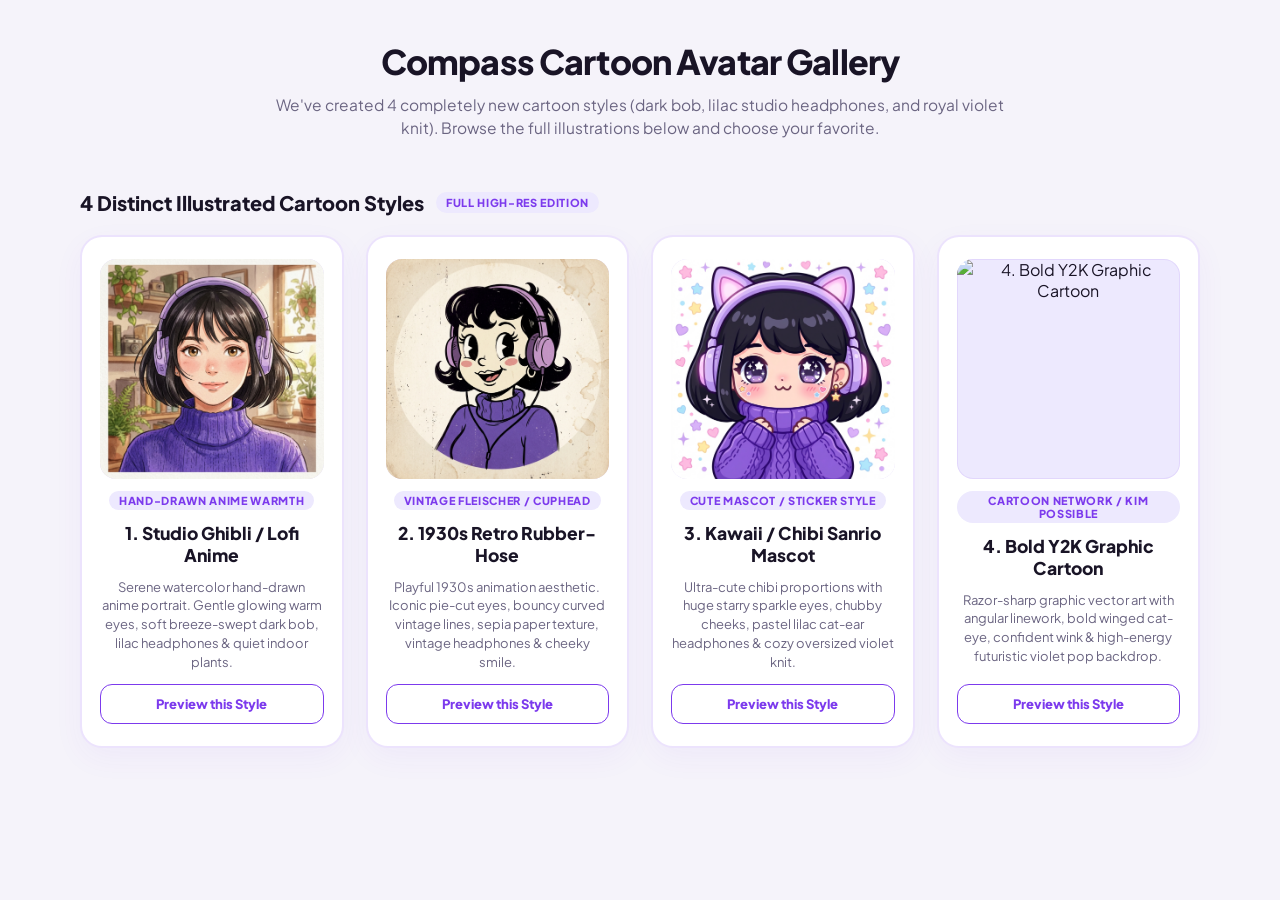
==== commit 38d82a48: "feat(compass): add 4 distinct illustrated cartoon styles (Ghibli, Rubber-Hose, Kawaii, Y2K)" ====
--- a/compass-avatar-showcase.html
+++ b/compass-avatar-showcase.html
@@ -3,7 +3,7 @@
 <head>
   <meta charset="UTF-8">
   <meta name="viewport" content="width=device-width, initial-scale=1.0">
-  <title>Compass Avatar Gallery · New Design Directions</title>
+  <title>Compass Cartoon Avatars · Art Style Exploration</title>
   <link rel="preconnect" href="https://fonts.googleapis.com">
   <link rel="preconnect" href="https://fonts.gstatic.com" crossorigin>
   <link href="https://fonts.googleapis.com/css2?family=Plus+Jakarta+Sans:wght@500;600;700;800&display=swap" rel="stylesheet">
@@ -11,11 +11,12 @@
     :root {
       --bg: #F5F3FA;
       --card: #FFFFFF;
-      --text: #1E1B3A;
-      --muted: #6B6785;
+      --text: #191426;
+      --muted: #6B6582;
       --violet: #7C3AED;
       --violet-light: #EDE9FE;
       --border: rgba(124, 58, 237, 0.14);
+      --teal: #0D98BA;
     }
     * { box-sizing: border-box; margin: 0; padding: 0; }
     body {
@@ -29,46 +30,70 @@
     }
     .header {
       text-align: center;
-      max-width: 680px;
-      margin-bottom: 36px;
+      max-width: 760px;
+      margin-bottom: 40px;
     }
     .header h1 {
-      font-size: 30px;
-      font-weight: 800;
-      color: var(--text);
-      letter-spacing: -0.02em;
+      font-size: 34px;
+      font-weight: 800;
+      color: var(--text);
+      letter-spacing: -0.025em;
     }
     .header p {
       margin-top: 10px;
       color: var(--muted);
-      font-size: 15px;
+      font-size: 15.5px;
       line-height: 1.5;
+    }
+    .section-title {
+      max-width: 1120px;
+      width: 100%;
+      margin: 10px 0 20px;
+      display: flex;
+      align-items: center;
+      gap: 12px;
+    }
+    .section-title h2 {
+      font-size: 20px;
+      font-weight: 800;
+      color: var(--text);
+    }
+    .section-title .pill {
+      font-size: 11px;
+      font-weight: 800;
+      text-transform: uppercase;
+      letter-spacing: 0.06em;
+      background: var(--violet-light);
+      color: var(--violet);
+      padding: 4px 10px;
+      border-radius: 999px;
     }
     .grid {
       display: grid;
-      grid-template-columns: repeat(auto-fit, minmax(280px, 1fr));
-      gap: 24px;
-      max-width: 1080px;
-      width: 100%;
+      grid-template-columns: repeat(auto-fit, minmax(260px, 1fr));
+      gap: 22px;
+      max-width: 1120px;
+      width: 100%;
+      margin-bottom: 40px;
     }
     .card {
       background: var(--card);
       border: 2px solid var(--border);
       border-radius: 22px;
-      padding: 26px 22px;
+      padding: 22px 18px;
       display: flex;
       flex-direction: column;
       align-items: center;
       text-align: center;
-      gap: 14px;
-      box-shadow: 0 8px 24px rgba(124, 58, 237, 0.05);
+      gap: 12px;
+      box-shadow: 0 10px 30px rgba(124, 58, 237, 0.05);
       transition: transform 0.2s ease, border-color 0.2s ease, box-shadow 0.2s ease;
       position: relative;
     }
     .card:hover {
       transform: translateY(-4px);
       border-color: var(--violet);
-      box-shadow: 0 14px 34px rgba(124, 58, 237, 0.14);
+      box-shadow: 0 16px 36px rgba(124, 58, 237, 0.15);
     }
     .card.active {
       border-color: var(--violet);
@@ -77,39 +102,37 @@
     }
     .current-badge {
       position: absolute;
-      top: 14px;
-      right: 14px;
+      top: 12px;
+      right: 12px;
       font-size: 10.5px;
       font-weight: 800;
       text-transform: uppercase;
-      letter-spacing: 0.06em;
+      letter-spacing: 0.05em;
       color: #FFFFFF;
       background: var(--violet);
-      padding: 4px 10px;
+      padding: 3px 9px;
       border-radius: 999px;
       display: none;
     }
     .card.active .current-badge {
       display: block;
     }
-    .avatar-wrap {
-      width: 116px;
-      height: 124px;
-      display: flex;
-      align-items: center;
-      justify-content: center;
-      background: rgba(124, 58, 237, 0.04);
-      border-radius: 24px;
-      padding: 6px;
-      transition: transform 0.2s ease;
-    }
-    .card:hover .avatar-wrap {
-      transform: scale(1.05);
-    }
-    .card h3 {
-      font-size: 18px;
-      font-weight: 800;
-      color: var(--text);
+    .img-avatar-wrap {
+      width: 100%;
+      height: 220px;
+      border-radius: 16px;
+      overflow: hidden;
+      background: #EDE9FE;
+      box-shadow: inset 0 0 0 1px rgba(124, 58, 237, 0.1);
+    }
+    .img-avatar-wrap img {
+      width: 100%;
+      height: 100%;
+      object-fit: cover;
+      transition: transform 0.3s ease;
+    }
+    .card:hover .img-avatar-wrap img {
+      transform: scale(1.04);
     }
     .badge {
       font-size: 11px;
@@ -118,24 +141,29 @@
       letter-spacing: 0.06em;
       color: var(--violet);
       background: var(--violet-light);
-      padding: 4px 12px;
-      border-radius: 999px;
+      padding: 3px 10px;
+      border-radius: 999px;
+    }
+    .card h3 {
+      font-size: 17.5px;
+      font-weight: 800;
+      color: var(--text);
     }
     .card p {
-      font-size: 13.5px;
+      font-size: 13px;
       color: var(--muted);
-      line-height: 1.5;
+      line-height: 1.45;
     }
     .select-btn {
       margin-top: auto;
       width: 100%;
-      padding: 12px 18px;
-      border-radius: 14px;
+      padding: 11px 16px;
+      border-radius: 12px;
       border: 1.5px solid var(--violet);
       background: #FFFFFF;
       color: var(--violet);
       font-family: inherit;
-      font-size: 13.5px;
+      font-size: 13px;
       font-weight: 800;
       cursor: pointer;
       transition: all 0.15s ease;
@@ -149,7 +177,7 @@
       bottom: 28px;
       left: 50%;
       transform: translateX(-50%) translateY(100px);
-      background: #1E1B3A;
+      background: #191426;
       color: #FFFFFF;
       padding: 14px 28px;
       border-radius: 999px;
@@ -166,321 +194,71 @@
 </head>
 <body>
   <div class="header">
-    <h1>Compass Avatar Design Options</h1>
-    <p>Review the different aesthetic directions below to eliminate facial awkwardness. You can also click <strong>Use this Avatar</strong> to try any option immediately in margo.</p>
+    <h1>Compass Cartoon Avatar Gallery</h1>
+    <p>We've created 4 completely new cartoon styles (dark bob, lilac studio headphones, and royal violet knit). Browse the full illustrations below and choose your favorite.</p>
   </div>
-  <div class="grid" id="avatar-grid"></div>
-  <div id="toast" class="toast">✓ Avatar updated!</div>
+
+  <div class="section-title">
+    <h2>4 Distinct Illustrated Cartoon Styles</h2>
+    <span class="pill">Full High-Res Edition</span>
+  </div>
+
+  <div class="grid" id="illustrated-grid"></div>
+
+  <div id="toast" class="toast">✓ Avatar selected!</div>
 
   <script>
-    const AVATARS = [
-      {
-        id: 'headphones-shades',
-        title: 'Option 1: Headphones + Cat-Eye Shades',
-        badge: 'High Fashion · Zero Awkward Eyes',
-        desc: 'Wireless lilac studio headphones + chic dark cat-eye sunglasses with soft purple gradient reflection. Zero uncanny eyes, high sass.',
-        svg: `<svg width="94" height="102" viewBox="0 0 104 112" role="img" aria-label="Headphones and Shades" xmlns="http://www.w3.org/2000/svg">
-          <defs>
-            <linearGradient id="hsHair" x1="0%" y1="0%" x2="100%" y2="100%">
-              <stop offset="0%" stop-color="#241A2D"/><stop offset="60%" stop-color="#150E1C"/><stop offset="100%" stop-color="#0E0814"/>
-            </linearGradient>
-            <linearGradient id="hsSkin" x1="0%" y1="0%" x2="0%" y2="100%">
-              <stop offset="0%" stop-color="#F2C9A5"/><stop offset="100%" stop-color="#DF9E71"/>
-            </linearGradient>
-            <linearGradient id="hsSweater" x1="0%" y1="0%" x2="100%" y2="100%">
-              <stop offset="0%" stop-color="#7C3AED"/><stop offset="100%" stop-color="#5B21B6"/>
-            </linearGradient>
-            <linearGradient id="hsLip" x1="0%" y1="0%" x2="100%" y2="0%">
-              <stop offset="0%" stop-color="#E11D48"/><stop offset="100%" stop-color="#BE185D"/>
-            </linearGradient>
-          </defs>
-          <circle cx="52" cy="54" r="46" fill="#8B5CF6" opacity="0.12"/>
-          <!-- Bob Hair Silhouette -->
-          <path d="M 22 42 C 18 64 21 82 32 86 C 36 87 38 82 36 76 C 31 62 30 46 32 40 Z" fill="url(#hsHair)"/>
-          <path d="M 82 42 C 86 64 83 82 72 86 C 68 87 66 82 68 76 C 73 62 74 46 72 40 Z" fill="url(#hsHair)"/>
-          <ellipse cx="52" cy="42" rx="35" ry="34" fill="url(#hsHair)"/>
-          <!-- Violet Sweater -->
-          <path d="M 23 112 C 23 88 35 83 52 83 C 69 83 81 88 81 112 Z" fill="url(#hsSweater)"/>
-          <rect x="35" y="74" width="34" height="15" rx="6" fill="#8B5CF6" stroke="#6D28D9" stroke-width="1.2"/>
-          <line x1="42" y1="75" x2="42" y2="88" stroke="#7C3AED" stroke-width="1" opacity="0.6"/>
-          <line x1="48" y1="75" x2="48" y2="88" stroke="#7C3AED" stroke-width="1" opacity="0.6"/>
-          <line x1="54" y1="75" x2="54" y2="88" stroke="#7C3AED" stroke-width="1" opacity="0.6"/>
-          <line x1="60" y1="75" x2="60" y2="88" stroke="#7C3AED" stroke-width="1" opacity="0.6"/>
-          <!-- Neck & Face -->
-          <rect x="44" y="66" width="16" height="14" rx="4" fill="url(#hsSkin)"/>
-          <path d="M 33 40 C 33 62 38 74 52 74 C 66 74 71 62 71 40 C 71 24 66 18 52 18 C 38 18 33 24 33 40 Z" fill="url(#hsSkin)"/>
-          <!-- Arched Brows Above Sunglasses -->
-          <path d="M 36 34 Q 42 30 48 33" fill="none" stroke="#1A1320" stroke-width="2.2" stroke-linecap="round"/>
-          <path d="M 56 33 Q 62 30 68 34" fill="none" stroke="#1A1320" stroke-width="2.2" stroke-linecap="round"/>
-          <!-- Chic Cat-Eye Sunglasses (Deep violet-black frames with subtle rim glow & lens flare) -->
-          <path d="M 32 40 L 48 37 C 49 42 48 48 44 49 C 37 51 32 47 32 40 Z" fill="#181224" stroke="#8B5CF6" stroke-width="1.2"/>
-          <path d="M 72 40 L 56 37 C 55 42 56 48 60 49 C 67 51 72 47 72 40 Z" fill="#181224" stroke="#8B5CF6" stroke-width="1.2"/>
-          <line x1="48" y1="41" x2="56" y2="41" stroke="#8B5CF6" stroke-width="1.8" stroke-linecap="round"/>
-          <!-- Lens High-Gloss Diagonal Sheen -->
-          <path d="M 35 40 L 44 47" stroke="#DDD6FE" stroke-width="1.3" stroke-linecap="round" opacity="0.5"/>
-          <path d="M 59 40 L 68 47" stroke="#DDD6FE" stroke-width="1.3" stroke-linecap="round" opacity="0.5"/>
-          <!-- Nose -->
-          <path d="M 51 49 Q 53 53 50 54" fill="none" stroke="#B87D4E" stroke-width="1.6" stroke-linecap="round"/>
-          <!-- Confident Berry Smile -->
-          <path d="M 45 61 Q 52 66 60 60" fill="none" stroke="url(#hsLip)" stroke-width="2.6" stroke-linecap="round"/>
-          <ellipse cx="53" cy="63" rx="3.5" ry="1.2" fill="#FDA4AF" opacity="0.8"/>
-          <!-- Rosy Cheeks -->
-          <circle cx="36" cy="53" r="4.5" fill="#F472B6" opacity="0.3"/>
-          <circle cx="68" cy="53" r="4.5" fill="#F472B6" opacity="0.3"/>
-          <!-- Bob Bangs Fringe -->
-          <path d="M 28 32 C 32 20 44 16 52 16 C 60 16 72 20 76 32 C 72 26 62 24 52 24 C 42 24 32 26 28 32 Z" fill="url(#hsHair)"/>
-          <!-- Studio Headphones Arc & Earcups -->
-          <path d="M 23 44 C 21 16 40 8 52 8 C 64 8 83 16 81 44" fill="none" stroke="#A78BFA" stroke-width="5" stroke-linecap="round"/>
-          <path d="M 33 18 C 41 12 50 11 60 13" fill="none" stroke="#DDD6FE" stroke-width="1.8" stroke-linecap="round" opacity="0.8"/>
-          <rect x="18" y="37" width="11" height="23" rx="5.5" fill="#7C3AED" stroke="#EDE9FE" stroke-width="1.5"/>
-          <rect x="25" y="41" width="3" height="15" rx="1.5" fill="#C4B5FD" opacity="0.9"/>
-          <rect x="75" y="37" width="11" height="23" rx="5.5" fill="#7C3AED" stroke="#EDE9FE" stroke-width="1.5"/>
-          <rect x="76" y="41" width="3" height="15" rx="1.5" fill="#C4B5FD" opacity="0.9"/>
-        </svg>`
+    const ILLUSTRATED = [
+      {
+        id: 'img-ghibli',
+        title: '1. Studio Ghibli / Lofi Anime',
+        badge: 'Hand-Drawn Anime Warmth',
+        img: 'img/avatars/avatar-ghibli.jpg',
+        desc: 'Serene watercolor hand-drawn anime portrait. Gentle glowing warm eyes, soft breeze-swept dark bob, lilac headphones & quiet indoor plants.'
       },
       {
-        id: 'faceless-nordic',
-        title: 'Option 2: Minimalist Faceless Nordic',
-        badge: 'Notion / Editorial Vibe · Cleanest',
-        desc: 'Faceless silhouette inspired by premium Scandinavian lifestyle brands. Arched brows, warm blush, cozy bob & headphones with no uncanny eyes.',
-        svg: `<svg width="94" height="102" viewBox="0 0 104 112" role="img" aria-label="Minimalist Faceless Nordic" xmlns="http://www.w3.org/2000/svg">
-          <defs>
-            <linearGradient id="fnHair" x1="0%" y1="0%" x2="100%" y2="100%">
-              <stop offset="0%" stop-color="#281D33"/><stop offset="60%" stop-color="#17101E"/><stop offset="100%" stop-color="#0F0914"/>
-            </linearGradient>
-            <linearGradient id="fnSkin" x1="0%" y1="0%" x2="0%" y2="100%">
-              <stop offset="0%" stop-color="#F3CBB0"/><stop offset="100%" stop-color="#DF9E71"/>
-            </linearGradient>
-            <linearGradient id="fnSweater" x1="0%" y1="0%" x2="100%" y2="100%">
-              <stop offset="0%" stop-color="#7C3AED"/><stop offset="100%" stop-color="#5B21B6"/>
-            </linearGradient>
-          </defs>
-          <circle cx="52" cy="54" r="46" fill="#8B5CF6" opacity="0.12"/>
-          <!-- Bob Silhouette -->
-          <path d="M 22 42 C 18 64 21 82 32 86 C 36 87 38 82 36 76 C 31 62 30 46 32 40 Z" fill="url(#fnHair)"/>
-          <path d="M 82 42 C 86 64 83 82 72 86 C 68 87 66 82 68 76 C 73 62 74 46 72 40 Z" fill="url(#fnHair)"/>
-          <ellipse cx="52" cy="42" rx="35" ry="34" fill="url(#fnHair)"/>
-          <!-- Sweater -->
-          <path d="M 23 112 C 23 88 35 83 52 83 C 69 83 81 88 81 112 Z" fill="url(#fnSweater)"/>
-          <rect x="35" y="74" width="34" height="15" rx="6" fill="#8B5CF6" stroke="#6D28D9" stroke-width="1.2"/>
-          <line x1="42" y1="75" x2="42" y2="88" stroke="#7C3AED" stroke-width="1" opacity="0.6"/>
-          <line x1="48" y1="75" x2="48" y2="88" stroke="#7C3AED" stroke-width="1" opacity="0.6"/>
-          <line x1="54" y1="75" x2="54" y2="88" stroke="#7C3AED" stroke-width="1" opacity="0.6"/>
-          <line x1="60" y1="75" x2="60" y2="88" stroke="#7C3AED" stroke-width="1" opacity="0.6"/>
-          <!-- Neck & Face -->
-          <rect x="44" y="66" width="16" height="14" rx="4" fill="url(#fnSkin)"/>
-          <path d="M 33 40 C 33 62 38 74 52 74 C 66 74 71 62 71 40 C 71 24 66 18 52 18 C 38 18 33 24 33 40 Z" fill="url(#fnSkin)"/>
-          <!-- Elegant Minimalist Brow Lines -->
-          <path d="M 37 36 Q 43 32 48 35" fill="none" stroke="#1A1320" stroke-width="2.2" stroke-linecap="round"/>
-          <path d="M 56 35 Q 61 32 67 36" fill="none" stroke="#1A1320" stroke-width="2.2" stroke-linecap="round"/>
-          <!-- Soft Airbrushed Rosy Cheeks -->
-          <ellipse cx="38" cy="49" rx="5" ry="4" fill="#F472B6" opacity="0.4"/>
-          <ellipse cx="66" cy="49" rx="5" ry="4" fill="#F472B6" opacity="0.4"/>
-          <!-- Minimalist Delicate Lip Stroke -->
-          <path d="M 46 61 Q 52 64 58 61" fill="none" stroke="#BE185D" stroke-width="2.2" stroke-linecap="round"/>
-          <!-- Bob Bangs Fringe -->
-          <path d="M 28 32 C 32 20 44 16 52 16 C 60 16 72 20 76 32 C 72 26 62 24 52 24 C 42 24 32 26 28 32 Z" fill="url(#fnHair)"/>
-          <!-- Studio Headphones -->
-          <path d="M 23 44 C 21 16 40 8 52 8 C 64 8 83 16 81 44" fill="none" stroke="#A78BFA" stroke-width="5" stroke-linecap="round"/>
-          <path d="M 33 18 C 41 12 50 11 60 13" fill="none" stroke="#DDD6FE" stroke-width="1.8" stroke-linecap="round" opacity="0.8"/>
-          <rect x="18" y="37" width="11" height="23" rx="5.5" fill="#7C3AED" stroke="#EDE9FE" stroke-width="1.5"/>
-          <rect x="25" y="41" width="3" height="15" rx="1.5" fill="#C4B5FD" opacity="0.9"/>
-          <rect x="75" y="37" width="11" height="23" rx="5.5" fill="#7C3AED" stroke="#EDE9FE" stroke-width="1.5"/>
-          <rect x="76" y="41" width="3" height="15" rx="1.5" fill="#C4B5FD" opacity="0.9"/>
-        </svg>`
+        id: 'img-rubberhose',
+        title: '2. 1930s Retro Rubber-Hose',
+        badge: 'Vintage Fleischer / Cuphead',
+        img: 'img/avatars/avatar-rubberhose.jpg',
+        desc: 'Playful 1930s animation aesthetic. Iconic pie-cut eyes, bouncy curved vintage lines, sepia paper texture, vintage headphones & cheeky smile.'
       },
       {
-        id: 'headphones-bob-zen',
-        title: 'Option 3: Lofi Peace (Closed Smiling Lashes)',
-        badge: 'Serene Focus · Zen Vibe',
-        desc: 'Eyes peacefully closed in listening bliss with delicate downward curved smiling lashes. Completely natural, sweet, and calm.',
-        svg: `<svg width="94" height="102" viewBox="0 0 104 112" role="img" aria-label="Lofi Peace" xmlns="http://www.w3.org/2000/svg">
-          <defs>
-            <linearGradient id="lpHair" x1="0%" y1="0%" x2="100%" y2="100%">
-              <stop offset="0%" stop-color="#231B2B"/><stop offset="60%" stop-color="#140E1B"/><stop offset="100%" stop-color="#0E0914"/>
-            </linearGradient>
-            <linearGradient id="lpSkin" x1="0%" y1="0%" x2="0%" y2="100%">
-              <stop offset="0%" stop-color="#F2C9A5"/><stop offset="100%" stop-color="#DF9E71"/>
-            </linearGradient>
-            <linearGradient id="lpSweater" x1="0%" y1="0%" x2="100%" y2="100%">
-              <stop offset="0%" stop-color="#7C3AED"/><stop offset="100%" stop-color="#5B21B6"/>
-            </linearGradient>
-            <linearGradient id="lpLip" x1="0%" y1="0%" x2="100%" y2="0%">
-              <stop offset="0%" stop-color="#E75480"/><stop offset="100%" stop-color="#BE185D"/>
-            </linearGradient>
-          </defs>
-          <circle cx="52" cy="54" r="46" fill="#8B5CF6" opacity="0.12"/>
-          <!-- Bob Silhouette -->
-          <path d="M 22 42 C 18 64 21 82 32 86 C 36 87 38 82 36 76 C 31 62 30 46 32 40 Z" fill="url(#lpHair)"/>
-          <path d="M 82 42 C 86 64 83 82 72 86 C 68 87 66 82 68 76 C 73 62 74 46 72 40 Z" fill="url(#lpHair)"/>
-          <ellipse cx="52" cy="42" rx="35" ry="34" fill="url(#lpHair)"/>
-          <!-- Sweater -->
-          <path d="M 23 112 C 23 88 35 83 52 83 C 69 83 81 88 81 112 Z" fill="url(#lpSweater)"/>
-          <rect x="35" y="74" width="34" height="15" rx="6" fill="#8B5CF6" stroke="#6D28D9" stroke-width="1.2"/>
-          <line x1="42" y1="75" x2="42" y2="88" stroke="#7C3AED" stroke-width="1" opacity="0.6"/>
-          <line x1="48" y1="75" x2="48" y2="88" stroke="#7C3AED" stroke-width="1" opacity="0.6"/>
-          <line x1="54" y1="75" x2="54" y2="88" stroke="#7C3AED" stroke-width="1" opacity="0.6"/>
-          <line x1="60" y1="75" x2="60" y2="88" stroke="#7C3AED" stroke-width="1" opacity="0.6"/>
-          <!-- Neck & Face -->
-          <rect x="44" y="66" width="16" height="14" rx="4" fill="url(#lpSkin)"/>
-          <path d="M 33 40 C 33 62 38 74 52 74 C 66 74 71 62 71 40 C 71 24 66 18 52 18 C 38 18 33 24 33 40 Z" fill="url(#lpSkin)"/>
-          <!-- Gentle Brows -->
-          <path d="M 37 35 Q 42 32 47 34" fill="none" stroke="#1A1320" stroke-width="2.2" stroke-linecap="round"/>
-          <path d="M 57 34 Q 62 32 67 35" fill="none" stroke="#1A1320" stroke-width="2.2" stroke-linecap="round"/>
-          <!-- Delicate Closed Smiling Lashes (Soft Curved Strokes) -->
-          <path d="M 37 44 Q 42 49 47 44" fill="none" stroke="#140E1B" stroke-width="2.4" stroke-linecap="round"/>
-          <path d="M 46.5 44.5 L 48.5 43" stroke="#140E1B" stroke-width="2" stroke-linecap="round"/>
-          <path d="M 57 44 Q 62 49 67 44" fill="none" stroke="#140E1B" stroke-width="2.4" stroke-linecap="round"/>
-          <path d="M 66.5 44.5 L 68.5 43" stroke="#140E1B" stroke-width="2" stroke-linecap="round"/>
-          <!-- Nose & Smile -->
-          <path d="M 51 47 Q 53 51 50 52" fill="none" stroke="#B87D4E" stroke-width="1.8" stroke-linecap="round"/>
-          <path d="M 45 59 Q 52 64 60 59" fill="none" stroke="url(#lpLip)" stroke-width="2.6" stroke-linecap="round"/>
-          <ellipse cx="53" cy="61" rx="3.5" ry="1.2" fill="#FDA4AF" opacity="0.8"/>
-          <!-- Cheeks -->
-          <circle cx="36" cy="51" r="4.5" fill="#F472B6" opacity="0.4"/>
-          <circle cx="68" cy="51" r="4.5" fill="#F472B6" opacity="0.4"/>
-          <!-- Bob Bangs Fringe -->
-          <path d="M 28 32 C 32 20 44 16 52 16 C 60 16 72 20 76 32 C 72 26 62 24 52 24 C 42 24 32 26 28 32 Z" fill="url(#lpHair)"/>
-          <!-- Headphones -->
-          <path d="M 23 44 C 21 16 40 8 52 8 C 64 8 83 16 81 44" fill="none" stroke="#A78BFA" stroke-width="5" stroke-linecap="round"/>
-          <path d="M 33 18 C 41 12 50 11 60 13" fill="none" stroke="#DDD6FE" stroke-width="1.8" stroke-linecap="round" opacity="0.8"/>
-          <rect x="18" y="37" width="11" height="23" rx="5.5" fill="#7C3AED" stroke="#EDE9FE" stroke-width="1.5"/>
-          <rect x="25" y="41" width="3" height="15" rx="1.5" fill="#C4B5FD" opacity="0.9"/>
-          <rect x="75" y="37" width="11" height="23" rx="5.5" fill="#7C3AED" stroke="#EDE9FE" stroke-width="1.5"/>
-          <rect x="76" y="41" width="3" height="15" rx="1.5" fill="#C4B5FD" opacity="0.9"/>
-        </svg>`
+        id: 'img-kawaii',
+        title: '3. Kawaii / Chibi Sanrio Mascot',
+        badge: 'Cute Mascot / Sticker Style',
+        img: 'img/avatars/avatar-kawaii.jpg',
+        desc: 'Ultra-cute chibi proportions with huge starry sparkle eyes, chubby cheeks, pastel lilac cat-ear headphones & cozy oversized violet knit.'
       },
       {
-        id: 'chic-wire-glasses',
-        title: 'Option 4: Chic Wireframe Glasses',
-        badge: 'Smart & Poised · Intellectual',
-        desc: 'Geometric round-square metallic glasses resting on a sweet smiling face with headphones. Natural, approachable, and stylish.',
-        svg: `<svg width="94" height="102" viewBox="0 0 104 112" role="img" aria-label="Chic Wire Glasses" xmlns="http://www.w3.org/2000/svg">
-          <defs>
-            <linearGradient id="wgHair" x1="0%" y1="0%" x2="100%" y2="100%">
-              <stop offset="0%" stop-color="#231B2B"/><stop offset="60%" stop-color="#140E1B"/><stop offset="100%" stop-color="#0E0914"/>
-            </linearGradient>
-            <linearGradient id="wgSkin" x1="0%" y1="0%" x2="0%" y2="100%">
-              <stop offset="0%" stop-color="#F2C9A5"/><stop offset="100%" stop-color="#DF9E71"/>
-            </linearGradient>
-            <linearGradient id="wgSweater" x1="0%" y1="0%" x2="100%" y2="100%">
-              <stop offset="0%" stop-color="#7C3AED"/><stop offset="100%" stop-color="#5B21B6"/>
-            </linearGradient>
-          </defs>
-          <circle cx="52" cy="54" r="46" fill="#8B5CF6" opacity="0.12"/>
-          <path d="M 22 42 C 18 64 21 82 32 86 C 36 87 38 82 36 76 C 31 62 30 46 32 40 Z" fill="url(#wgHair)"/>
-          <path d="M 82 42 C 86 64 83 82 72 86 C 68 87 66 82 68 76 C 73 62 74 46 72 40 Z" fill="url(#wgHair)"/>
-          <ellipse cx="52" cy="42" rx="35" ry="34" fill="url(#wgHair)"/>
-          <path d="M 23 112 C 23 88 35 83 52 83 C 69 83 81 88 81 112 Z" fill="url(#wgSweater)"/>
-          <rect x="35" y="74" width="34" height="15" rx="6" fill="#8B5CF6" stroke="#6D28D9" stroke-width="1.2"/>
-          <line x1="42" y1="75" x2="42" y2="88" stroke="#7C3AED" stroke-width="1" opacity="0.6"/>
-          <line x1="48" y1="75" x2="48" y2="88" stroke="#7C3AED" stroke-width="1" opacity="0.6"/>
-          <line x1="54" y1="75" x2="54" y2="88" stroke="#7C3AED" stroke-width="1" opacity="0.6"/>
-          <line x1="60" y1="75" x2="60" y2="88" stroke="#7C3AED" stroke-width="1" opacity="0.6"/>
-          <rect x="44" y="66" width="16" height="14" rx="4" fill="url(#wgSkin)"/>
-          <path d="M 33 40 C 33 62 38 74 52 74 C 66 74 71 62 71 40 C 71 24 66 18 52 18 C 38 18 33 24 33 40 Z" fill="url(#wgSkin)"/>
-          <path d="M 36 33 Q 42 30 48 33" fill="none" stroke="#1A1320" stroke-width="2.2" stroke-linecap="round"/>
-          <path d="M 56 33 Q 62 30 68 33" fill="none" stroke="#1A1320" stroke-width="2.2" stroke-linecap="round"/>
-          <!-- Subtle Soft Eyes behind glasses -->
-          <circle cx="42" cy="43.5" r="2.2" fill="#1E1428"/>
-          <circle cx="62" cy="43.5" r="2.2" fill="#1E1428"/>
-          <!-- Rose-Lilac Wireframe Glasses (Rounded hexagonal shape) -->
-          <rect x="32" y="37" width="18" height="14" rx="5" fill="none" stroke="#7C3AED" stroke-width="1.8"/>
-          <rect x="54" y="37" width="18" height="14" rx="5" fill="none" stroke="#7C3AED" stroke-width="1.8"/>
-          <line x1="50" y1="42" x2="54" y2="42" stroke="#7C3AED" stroke-width="1.8"/>
-          <!-- Lens Glass Reflections -->
-          <path d="M 34 39 L 41 47" stroke="#EDE9FE" stroke-width="1.2" stroke-linecap="round" opacity="0.8"/>
-          <path d="M 56 39 L 63 47" stroke="#EDE9FE" stroke-width="1.2" stroke-linecap="round" opacity="0.8"/>
-          <path d="M 51 48 Q 53 52 50 53" fill="none" stroke="#B87D4E" stroke-width="1.6" stroke-linecap="round"/>
-          <path d="M 45 60 Q 52 65 60 59" fill="none" stroke="#BE185D" stroke-width="2.4" stroke-linecap="round"/>
-          <circle cx="36" cy="52" r="4" fill="#F472B6" opacity="0.35"/>
-          <circle cx="68" cy="52" r="4" fill="#F472B6" opacity="0.35"/>
-          <path d="M 28 32 C 32 20 44 16 52 16 C 60 16 72 20 76 32 C 72 26 62 24 52 24 C 42 24 32 26 28 32 Z" fill="url(#wgHair)"/>
-          <path d="M 23 44 C 21 16 40 8 52 8 C 64 8 83 16 81 44" fill="none" stroke="#A78BFA" stroke-width="5" stroke-linecap="round"/>
-          <path d="M 33 18 C 41 12 50 11 60 13" fill="none" stroke="#DDD6FE" stroke-width="1.8" stroke-linecap="round" opacity="0.8"/>
-          <rect x="18" y="37" width="11" height="23" rx="5.5" fill="#7C3AED" stroke="#EDE9FE" stroke-width="1.5"/>
-          <rect x="25" y="41" width="3" height="15" rx="1.5" fill="#C4B5FD" opacity="0.9"/>
-          <rect x="75" y="37" width="11" height="23" rx="5.5" fill="#7C3AED" stroke="#EDE9FE" stroke-width="1.5"/>
-          <rect x="76" y="41" width="3" height="15" rx="1.5" fill="#C4B5FD" opacity="0.9"/>
-        </svg>`
-      },
-      {
-        id: 'nordic-compass-astral',
-        title: 'Option 5: Nordic Astral Compass',
-        badge: 'Celestial Mascot · Elegant & Abstract',
-        desc: 'A luminous royal violet and teal compass rose emblem with a radiant starburst prism. Pure serenity and alignment without any human caricature.',
-        svg: `<svg width="94" height="102" viewBox="0 0 104 112" role="img" aria-label="Nordic Astral Compass" xmlns="http://www.w3.org/2000/svg">
-          <defs>
-            <linearGradient id="cmGrad" x1="0%" y1="0%" x2="100%" y2="100%">
-              <stop offset="0%" stop-color="#8B5CF6"/>
-              <stop offset="50%" stop-color="#7C3AED"/>
-              <stop offset="100%" stop-color="#0E7490"/>
-            </linearGradient>
-            <radialGradient id="cmCenter" cx="50%" cy="50%" r="50%">
-              <stop offset="0%" stop-color="#FFFFFF"/>
-              <stop offset="50%" stop-color="#DDD6FE"/>
-              <stop offset="100%" stop-color="#7C3AED"/>
-            </radialGradient>
-          </defs>
-          <!-- Outer Ambient Rings -->
-          <circle cx="52" cy="56" r="48" fill="#8B5CF6" opacity="0.08"/>
-          <circle cx="52" cy="56" r="42" fill="none" stroke="#7C3AED" stroke-width="1.8" stroke-dasharray="3 4" opacity="0.45"/>
-          <circle cx="52" cy="56" r="34" fill="none" stroke="#0D98BA" stroke-width="1.2" opacity="0.5"/>
-          <!-- Dial Ticks -->
-          <line x1="52" y1="18" x2="52" y2="24" stroke="#7C3AED" stroke-width="2" stroke-linecap="round"/>
-          <line x1="52" y1="88" x2="52" y2="94" stroke="#7C3AED" stroke-width="2" stroke-linecap="round"/>
-          <line x1="14" y1="56" x2="20" y2="56" stroke="#7C3AED" stroke-width="2" stroke-linecap="round"/>
-          <line x1="84" y1="56" x2="90" y2="56" stroke="#7C3AED" stroke-width="2" stroke-linecap="round"/>
-          <!-- Starburst Diamond Petals -->
-          <!-- North Needle -->
-          <polygon points="52,24 58,52 52,56" fill="url(#cmGrad)"/>
-          <polygon points="52,24 46,52 52,56" fill="#6D28D9"/>
-          <!-- South Needle -->
-          <polygon points="52,88 58,60 52,56" fill="#0E7490"/>
-          <polygon points="52,88 46,60 52,56" fill="#0891B2"/>
-          <!-- East Needle -->
-          <polygon points="84,56 56,62 52,56" fill="url(#cmGrad)"/>
-          <polygon points="84,56 56,50 52,56" fill="#6D28D9"/>
-          <!-- West Needle -->
-          <polygon points="20,56 48,62 52,56" fill="#0E7490"/>
-          <polygon points="20,56 48,50 52,56" fill="#0891B2"/>
-          <!-- Diagonal Accent Points -->
-          <polygon points="72,36 55,53 52,56" fill="#A78BFA" opacity="0.8"/>
-          <polygon points="32,76 49,59 52,56" fill="#38BDF8" opacity="0.8"/>
-          <polygon points="32,36 49,53 52,56" fill="#A78BFA" opacity="0.8"/>
-          <polygon points="72,76 55,59 52,56" fill="#38BDF8" opacity="0.8"/>
-          <!-- Center Sparkling Prism Jewel -->
-          <circle cx="52" cy="56" r="10" fill="url(#cmCenter)" stroke="#FFFFFF" stroke-width="1.8"/>
-          <circle cx="50" cy="54" r="2.5" fill="#FFFFFF"/>
-          <circle cx="54" cy="58" r="1" fill="#FFFFFF" opacity="0.8"/>
-          <!-- Orbiting Star Particles -->
-          <circle cx="76" cy="28" r="2" fill="#7C3AED"/>
-          <circle cx="28" cy="84" r="2" fill="#0D98BA"/>
-          <circle cx="30" cy="26" r="1.5" fill="#A78BFA"/>
-          <circle cx="74" cy="86" r="1.5" fill="#A78BFA"/>
-        </svg>`
+        id: 'img-y2k',
+        title: '4. Bold Y2K Graphic Cartoon',
+        badge: 'Cartoon Network / Kim Possible',
+        desc: 'Razor-sharp graphic vector art with angular linework, bold winged cat-eye, confident wink & high-energy futuristic violet pop backdrop.'
       }
     ];
 
     const currentSaved = localStorage.getItem('BOL_COMPASS_AVATAR_PRESET') || 'headphones-bob';
 
-    function renderGrid() {
-      const grid = document.getElementById('avatar-grid');
-      grid.innerHTML = AVATARS.map(item => `
+    function renderGrids() {
+      const ig = document.getElementById('illustrated-grid');
+      ig.innerHTML = ILLUSTRATED.map(item => `
         <div class="card ${item.id === currentSaved ? 'active' : ''}" onclick="selectAvatar('${item.id}')">
           <span class="current-badge">Active</span>
-          <div class="avatar-wrap">${item.svg}</div>
+          <div class="img-avatar-wrap">
+            <img src="${item.img}" alt="${item.title}">
+          </div>
           <span class="badge">${item.badge}</span>
           <h3>${item.title}</h3>
           <p>${item.desc}</p>
-          <button class="select-btn">${item.id === currentSaved ? '✓ Selected' : 'Preview this in App'}</button>
+          <button class="select-btn">${item.id === currentSaved ? '✓ Selected' : 'Preview this Style'}</button>
         </div>
       `).join('');
     }
 
     function selectAvatar(id) {
       localStorage.setItem('BOL_COMPASS_AVATAR_PRESET', id);
-      showToast('✓ Set as Compass Avatar! Refreshing...');
+      showToast('✓ Selected ' + id + ' for Compass! Updating...');
       setTimeout(() => {
         window.location.reload();
       }, 700);
@@ -493,7 +271,7 @@
       setTimeout(() => toast.classList.remove('show'), 2200);
     }
 
-    renderGrid();
+    renderGrids();
   </script>
 </body>
 </html>
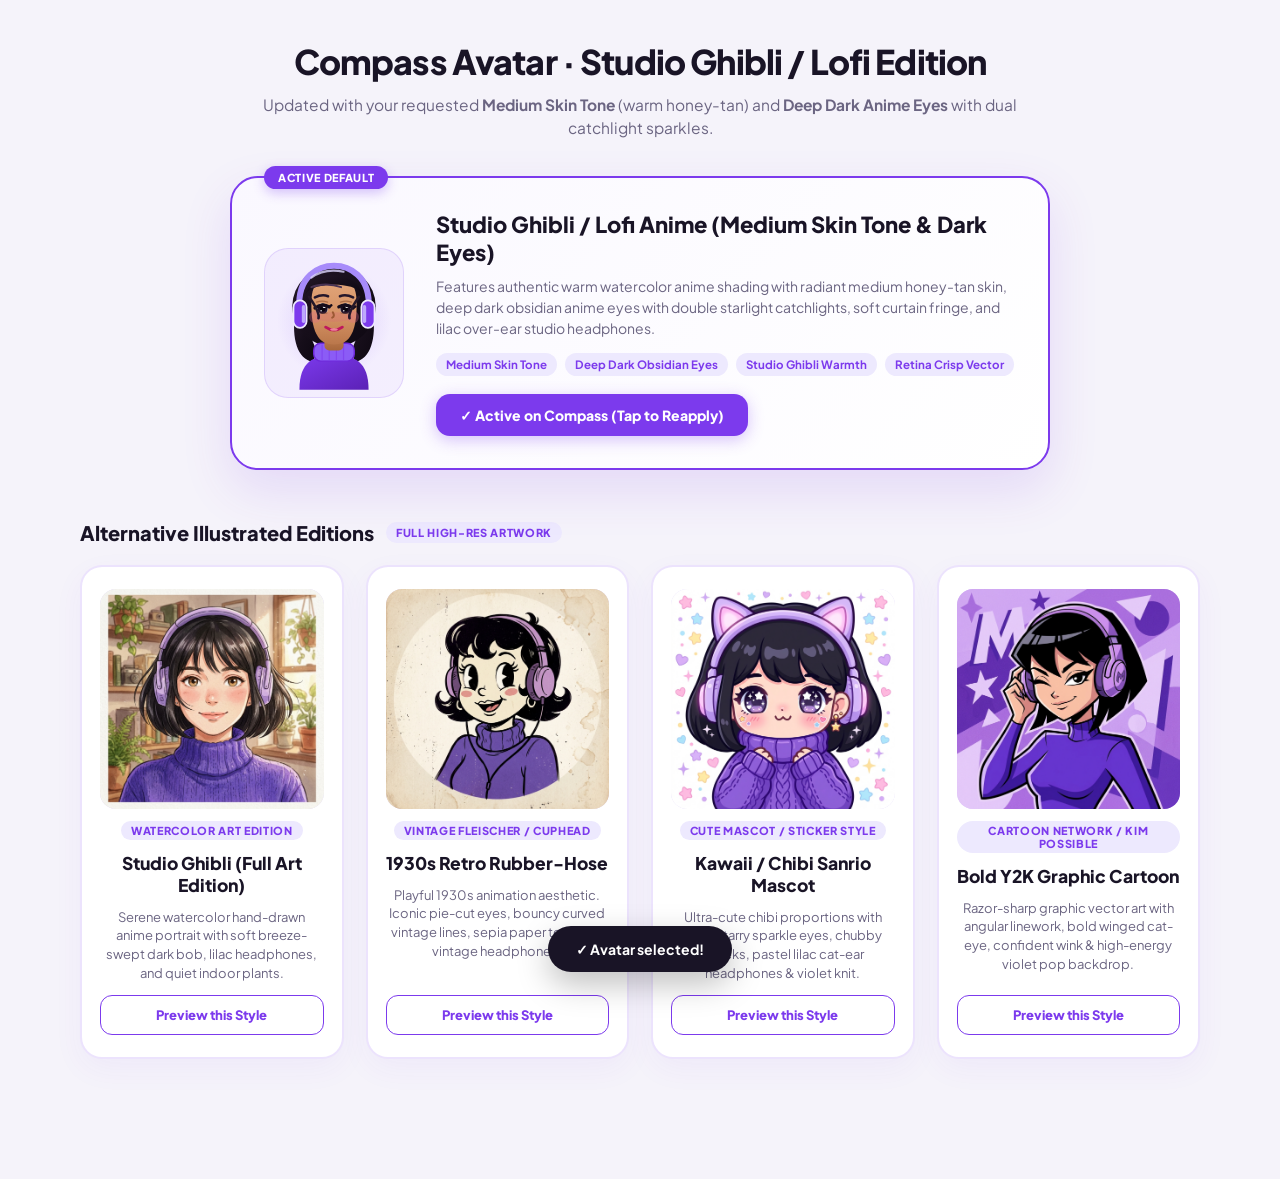
==== commit ffbee7e4: "feat(compass): set Studio Ghibli avatar with medium skin tone and dark obsidian eyes as default" ====
--- a/compass-avatar-showcase.html
+++ b/compass-avatar-showcase.html
@@ -3,7 +3,7 @@
 <head>
   <meta charset="UTF-8">
   <meta name="viewport" content="width=device-width, initial-scale=1.0">
-  <title>Compass Cartoon Avatars · Art Style Exploration</title>
+  <title>Compass Studio Ghibli / Lofi Anime · Medium Skin & Dark Eyes</title>
   <link rel="preconnect" href="https://fonts.googleapis.com">
   <link rel="preconnect" href="https://fonts.gstatic.com" crossorigin>
   <link href="https://fonts.googleapis.com/css2?family=Plus+Jakarta+Sans:wght@500;600;700;800&display=swap" rel="stylesheet">
@@ -31,7 +31,7 @@
     .header {
       text-align: center;
       max-width: 760px;
-      margin-bottom: 40px;
+      margin-bottom: 36px;
     }
     .header h1 {
       font-size: 34px;
@@ -44,6 +44,94 @@
       color: var(--muted);
       font-size: 15.5px;
       line-height: 1.5;
+    }
+    .hero-card {
+      background: linear-gradient(135deg, #FAF8FF 0%, #FFFFFF 100%);
+      border: 2.5px solid var(--violet);
+      border-radius: 28px;
+      padding: 32px;
+      max-width: 820px;
+      width: 100%;
+      display: flex;
+      align-items: center;
+      gap: 32px;
+      margin-bottom: 40px;
+      box-shadow: 0 20px 50px rgba(124, 58, 237, 0.14);
+      position: relative;
+    }
+    .hero-badge {
+      position: absolute;
+      top: -12px;
+      left: 32px;
+      background: var(--violet);
+      color: #FFFFFF;
+      font-size: 11px;
+      font-weight: 800;
+      letter-spacing: 0.06em;
+      text-transform: uppercase;
+      padding: 5px 14px;
+      border-radius: 999px;
+      box-shadow: 0 4px 12px rgba(124, 58, 237, 0.3);
+    }
+    .hero-avatar-box {
+      width: 140px;
+      height: 150px;
+      flex: none;
+      background: rgba(124, 58, 237, 0.06);
+      border-radius: 24px;
+      display: flex;
+      align-items: center;
+      justify-content: center;
+      padding: 6px;
+      border: 1px solid rgba(124, 58, 237, 0.15);
+    }
+    .hero-details {
+      display: flex;
+      flex-direction: column;
+      gap: 10px;
+    }
+    .hero-details h2 {
+      font-size: 22px;
+      font-weight: 800;
+      color: var(--text);
+    }
+    .hero-details p {
+      font-size: 14px;
+      color: var(--muted);
+      line-height: 1.5;
+    }
+    .feature-list {
+      display: flex;
+      flex-wrap: wrap;
+      gap: 8px;
+      margin: 4px 0 8px;
+    }
+    .feature-tag {
+      font-size: 11.5px;
+      font-weight: 700;
+      color: var(--violet);
+      background: var(--violet-light);
+      padding: 4px 10px;
+      border-radius: 999px;
+    }
+    .hero-btn {
+      align-self: flex-start;
+      padding: 12px 24px;
+      border-radius: 14px;
+      background: var(--violet);
+      color: #FFFFFF;
+      font-family: inherit;
+      font-size: 14px;
+      font-weight: 800;
+      border: none;
+      cursor: pointer;
+      transition: all 0.18s ease;
+      box-shadow: 0 4px 16px rgba(124, 58, 237, 0.3);
+    }
+    .hero-btn:hover {
+      background: #6D28D9;
+      transform: translateY(-2px);
+      box-shadow: 0 8px 24px rgba(124, 58, 237, 0.4);
     }
     .section-title {
       max-width: 1120px;
@@ -194,13 +282,101 @@
 </head>
 <body>
   <div class="header">
-    <h1>Compass Cartoon Avatar Gallery</h1>
-    <p>We've created 4 completely new cartoon styles (dark bob, lilac studio headphones, and royal violet knit). Browse the full illustrations below and choose your favorite.</p>
+    <h1>Compass Avatar · Studio Ghibli / Lofi Edition</h1>
+    <p>Updated with your requested <strong>Medium Skin Tone</strong> (warm honey-tan) and <strong>Deep Dark Anime Eyes</strong> with dual catchlight sparkles.</p>
   </div>
 
+  <!-- Featured Hero Avatar: Medium Skin Tone & Dark Obsidian Eyes -->
+  <div class="hero-card">
+    <span class="hero-badge">Active Default</span>
+    <div class="hero-avatar-box">
+      <svg width="124" height="134" viewBox="0 0 104 112" role="img" aria-label="Studio Ghibli / Lofi Anime Avatar" xmlns="http://www.w3.org/2000/svg">
+        <defs>
+          <linearGradient id="ghSkinH" x1="0%" y1="0%" x2="0%" y2="100%">
+            <stop offset="0%" stop-color="#E2A67B"/><stop offset="60%" stop-color="#D49163"/><stop offset="100%" stop-color="#BA774B"/>
+          </linearGradient>
+          <linearGradient id="ghNeckH" x1="0%" y1="0%" x2="0%" y2="100%">
+            <stop offset="0%" stop-color="#C58053"/><stop offset="100%" stop-color="#A7673C"/>
+          </linearGradient>
+          <linearGradient id="ghHairH" x1="0%" y1="0%" x2="100%" y2="100%">
+            <stop offset="0%" stop-color="#241829"/><stop offset="50%" stop-color="#160E1A"/><stop offset="100%" stop-color="#0E0812"/>
+          </linearGradient>
+          <linearGradient id="ghDarkEyeH" x1="0%" y1="0%" x2="0%" y2="100%">
+            <stop offset="0%" stop-color="#100814"/><stop offset="60%" stop-color="#1F1126"/><stop offset="100%" stop-color="#2D1936"/>
+          </linearGradient>
+          <linearGradient id="ghSweaterH" x1="0%" y1="0%" x2="100%" y2="100%">
+            <stop offset="0%" stop-color="#7C3AED"/><stop offset="100%" stop-color="#5B21B6"/>
+          </linearGradient>
+          <radialGradient id="ghAmbientH" cx="50%" cy="50%" r="50%">
+            <stop offset="0%" stop-color="#8B5CF6" stop-opacity="0.22"/><stop offset="70%" stop-color="#8B5CF6" stop-opacity="0.08"/><stop offset="100%" stop-color="#8B5CF6" stop-opacity="0"/>
+          </radialGradient>
+        </defs>
+        <circle cx="52" cy="54" r="48" fill="url(#ghAmbientH)"/>
+        <path d="M 20 42 C 16 66 20 84 32 88 C 36 88 38 82 36 76 C 30 62 28 48 30 40 Z" fill="url(#ghHairH)"/>
+        <path d="M 84 42 C 88 66 84 84 72 88 C 68 88 66 82 68 76 C 74 62 76 48 74 40 Z" fill="url(#ghHairH)"/>
+        <ellipse cx="52" cy="42" rx="35" ry="34" fill="url(#ghHairH)"/>
+        <path d="M 23 112 C 23 88 35 83 52 83 C 69 83 81 88 81 112 Z" fill="url(#ghSweaterH)"/>
+        <rect x="35" y="73" width="34" height="15" rx="6" fill="#8B5CF6" stroke="#6D28D9" stroke-width="1.2"/>
+        <line x1="42" y1="74" x2="42" y2="87" stroke="#7C3AED" stroke-width="1" opacity="0.6"/>
+        <line x1="48" y1="74" x2="48" y2="87" stroke="#7C3AED" stroke-width="1" opacity="0.6"/>
+        <line x1="54" y1="74" x2="54" y2="87" stroke="#7C3AED" stroke-width="1" opacity="0.6"/>
+        <line x1="60" y1="74" x2="60" y2="87" stroke="#7C3AED" stroke-width="1" opacity="0.6"/>
+        <rect x="44" y="65" width="16" height="14" rx="4" fill="url(#ghNeckH)"/>
+        <path d="M 33 40 C 33 62 38 74 52 74 C 66 74 71 62 71 40 C 71 24 66 18 52 18 C 38 18 33 24 33 40 Z" fill="url(#ghSkinH)"/>
+        <ellipse cx="52" cy="51" rx="16" ry="4" fill="#D65D7A" opacity="0.22"/>
+        <circle cx="36" cy="51" r="5" fill="#E26D8A" opacity="0.32"/>
+        <circle cx="68" cy="51" r="5" fill="#E26D8A" opacity="0.32"/>
+        <path d="M 36 34.5 Q 42 31.5 47 33.5" fill="none" stroke="#24172B" stroke-width="2.2" stroke-linecap="round"/>
+        <path d="M 57 33.5 Q 62 31.5 68 34.5" fill="none" stroke="#24172B" stroke-width="2.2" stroke-linecap="round"/>
+        <path d="M 37.5 38.5 Q 42 36.8 46.5 38.5" fill="none" stroke="#9E5D3A" stroke-width="1.2" stroke-linecap="round" opacity="0.75"/>
+        <path d="M 57.5 38.5 Q 62 36.8 66.5 38.5" fill="none" stroke="#9E5D3A" stroke-width="1.2" stroke-linecap="round" opacity="0.75"/>
+        <ellipse cx="42" cy="44" rx="5" ry="4.5" fill="#FDFBF9"/>
+        <ellipse cx="42.5" cy="44" rx="4.2" ry="4.5" fill="url(#ghDarkEyeH)"/>
+        <circle cx="42.5" cy="44.2" r="2.2" fill="#0A040E"/>
+        <circle cx="43.8" cy="42.2" r="1.3" fill="#FFFFFF"/>
+        <circle cx="41.2" cy="45.8" r="0.65" fill="#FFFFFF" opacity="0.9"/>
+        <path d="M 36 43.5 Q 42 39 48 42.5" fill="none" stroke="#160C1B" stroke-width="2.6" stroke-linecap="round"/>
+        <path d="M 47.8 42.5 L 49.8 41.2" stroke="#160C1B" stroke-width="2" stroke-linecap="round"/>
+        <path d="M 39 47.5 Q 42.5 48.5 46 47.5" fill="none" stroke="#7A4225" stroke-width="1.1" stroke-linecap="round" opacity="0.5"/>
+        <ellipse cx="62" cy="44" rx="5" ry="4.5" fill="#FDFBF9"/>
+        <ellipse cx="61.5" cy="44" rx="4.2" ry="4.5" fill="url(#ghDarkEyeH)"/>
+        <circle cx="61.5" cy="44.2" r="2.2" fill="#0A040E"/>
+        <circle cx="62.8" cy="42.2" r="1.3" fill="#FFFFFF"/>
+        <circle cx="60.2" cy="45.8" r="0.65" fill="#FFFFFF" opacity="0.9"/>
+        <path d="M 56 42.5 Q 62 39 68 43.5" fill="none" stroke="#160C1B" stroke-width="2.6" stroke-linecap="round"/>
+        <path d="M 68 43.5 L 70 42.2" stroke="#160C1B" stroke-width="2" stroke-linecap="round"/>
+        <path d="M 58 47.5 Q 61.5 48.5 65 47.5" fill="none" stroke="#7A4225" stroke-width="1.1" stroke-linecap="round" opacity="0.5"/>
+        <path d="M 51 47 Q 53 50.5 50.5 51.5" fill="none" stroke="#9C5934" stroke-width="1.7" stroke-linecap="round"/>
+        <path d="M 45 59.5 Q 52 64.5 59 59.5" fill="none" stroke="#BE185D" stroke-width="2.4" stroke-linecap="round"/>
+        <ellipse cx="52" cy="61.5" rx="3.2" ry="1.1" fill="#FDA4AF" opacity="0.75"/>
+        <path d="M 28 32 C 32 20 44 16 52 16 C 60 16 72 20 76 32 C 72 26 62 24 52 24 C 42 24 32 26 28 32 Z" fill="url(#ghHairH)"/>
+        <path d="M 33 26 C 40 23 50 23 58 26" fill="none" stroke="#483353" stroke-width="1.6" stroke-linecap="round"/>
+        <path d="M 31 34 C 36 41 40 48 39 52" fill="none" stroke="#241829" stroke-width="2.2" stroke-linecap="round"/>
+        <path d="M 73 34 C 68 41 64 48 65 52" fill="none" stroke="#241829" stroke-width="2.2" stroke-linecap="round"/>
+        <path d="M 23 44 C 21 16 40 8 52 8 C 64 8 83 16 81 44" fill="none" stroke="#A78BFA" stroke-width="5" stroke-linecap="round"/>
+        <path d="M 33 18 C 41 12 50 11 60 13" fill="none" stroke="#DDD6FE" stroke-width="1.8" stroke-linecap="round" opacity="0.8"/>
+        <rect x="18" y="37" width="11" height="23" rx="5.5" fill="#7C3AED" stroke="#EDE9FE" stroke-width="1.5"/>
+        <rect x="25" y="41" width="3" height="15" rx="1.5" fill="#C4B5FD" opacity="0.9"/>
+        <rect x="75" y="37" width="11" height="23" rx="5.5" fill="#7C3AED" stroke="#EDE9FE" stroke-width="1.5"/>
+        <rect x="76" y="41" width="3" height="15" rx="1.5" fill="#C4B5FD" opacity="0.9"/>
+      </svg>
+    </div>
+    <div class="hero-details">
+      <h2>Studio Ghibli / Lofi Anime (Medium Skin Tone & Dark Eyes)</h2>
+      <p>Features authentic warm watercolor anime shading with radiant medium honey-tan skin, deep dark obsidian anime eyes with double starlight catchlights, soft curtain fringe, and lilac over-ear studio headphones.</p>
+      <div class="feature-list">
+        <span class="feature-tag">Medium Skin Tone</span>
+        <span class="feature-tag">Deep Dark Obsidian Eyes</span>
+        <span class="feature-tag">Studio Ghibli Warmth</span>
+        <span class="feature-tag">Retina Crisp Vector</span>
+      </div>
+      <button class="hero-btn" onclick="selectAvatar('ghibli-anime')">✓ Active on Compass (Tap to Reapply)</button>
+    </div>
+  </div>
+
   <div class="section-title">
-    <h2>4 Distinct Illustrated Cartoon Styles</h2>
-    <span class="pill">Full High-Res Edition</span>
+    <h2>Alternative Illustrated Editions</h2>
+    <span class="pill">Full High-Res Artwork</span>
   </div>
 
   <div class="grid" id="illustrated-grid"></div>
@@ -211,34 +387,35 @@
     const ILLUSTRATED = [
       {
         id: 'img-ghibli',
-        title: '1. Studio Ghibli / Lofi Anime',
-        badge: 'Hand-Drawn Anime Warmth',
+        title: 'Studio Ghibli (Full Art Edition)',
+        badge: 'Watercolor Art Edition',
         img: 'img/avatars/avatar-ghibli.jpg',
-        desc: 'Serene watercolor hand-drawn anime portrait. Gentle glowing warm eyes, soft breeze-swept dark bob, lilac headphones & quiet indoor plants.'
+        desc: 'Serene watercolor hand-drawn anime portrait with soft breeze-swept dark bob, lilac headphones, and quiet indoor plants.'
       },
       {
         id: 'img-rubberhose',
-        title: '2. 1930s Retro Rubber-Hose',
+        title: '1930s Retro Rubber-Hose',
         badge: 'Vintage Fleischer / Cuphead',
         img: 'img/avatars/avatar-rubberhose.jpg',
-        desc: 'Playful 1930s animation aesthetic. Iconic pie-cut eyes, bouncy curved vintage lines, sepia paper texture, vintage headphones & cheeky smile.'
+        desc: 'Playful 1930s animation aesthetic. Iconic pie-cut eyes, bouncy curved vintage lines, sepia paper texture & vintage headphones.'
       },
       {
         id: 'img-kawaii',
-        title: '3. Kawaii / Chibi Sanrio Mascot',
+        title: 'Kawaii / Chibi Sanrio Mascot',
         badge: 'Cute Mascot / Sticker Style',
         img: 'img/avatars/avatar-kawaii.jpg',
-        desc: 'Ultra-cute chibi proportions with huge starry sparkle eyes, chubby cheeks, pastel lilac cat-ear headphones & cozy oversized violet knit.'
+        desc: 'Ultra-cute chibi proportions with huge starry sparkle eyes, chubby cheeks, pastel lilac cat-ear headphones & violet knit.'
       },
       {
         id: 'img-y2k',
-        title: '4. Bold Y2K Graphic Cartoon',
+        title: 'Bold Y2K Graphic Cartoon',
         badge: 'Cartoon Network / Kim Possible',
-        desc: 'Razor-sharp graphic vector art with angular linework, bold winged cat-eye, confident wink & high-energy futuristic violet pop backdrop.'
+        img: 'img/avatars/avatar-y2k.jpg',
+        desc: 'Razor-sharp graphic vector art with angular linework, bold winged cat-eye, confident wink & high-energy violet pop backdrop.'
       }
     ];
 
-    const currentSaved = localStorage.getItem('BOL_COMPASS_AVATAR_PRESET') || 'headphones-bob';
+    const currentSaved = localStorage.getItem('BOL_COMPASS_AVATAR_PRESET') || 'ghibli-anime';
 
     function renderGrids() {
       const ig = document.getElementById('illustrated-grid');
@@ -258,7 +435,7 @@
 
     function selectAvatar(id) {
       localStorage.setItem('BOL_COMPASS_AVATAR_PRESET', id);
-      showToast('✓ Selected ' + id + ' for Compass! Updating...');
+      showToast('✓ Set ' + id + ' as Compass Avatar! Updating...');
       setTimeout(() => {
         window.location.reload();
       }, 700);
